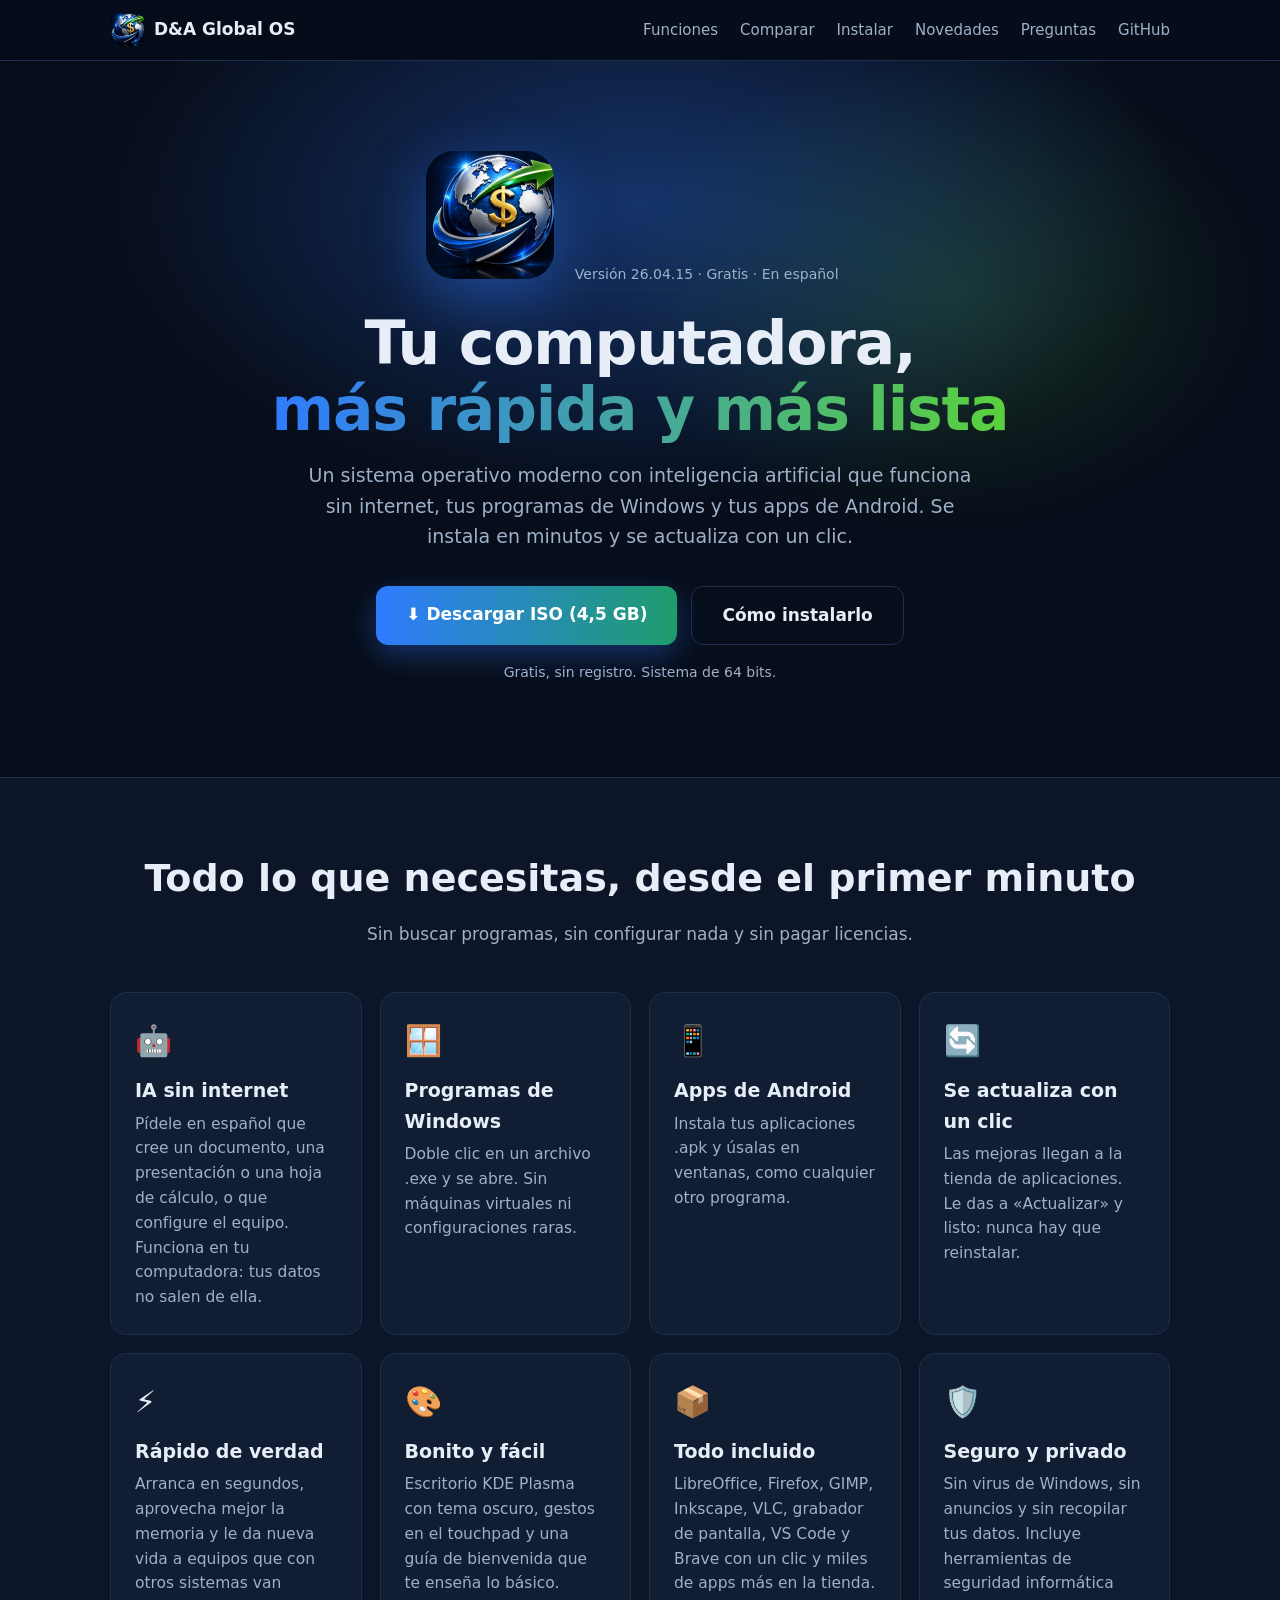
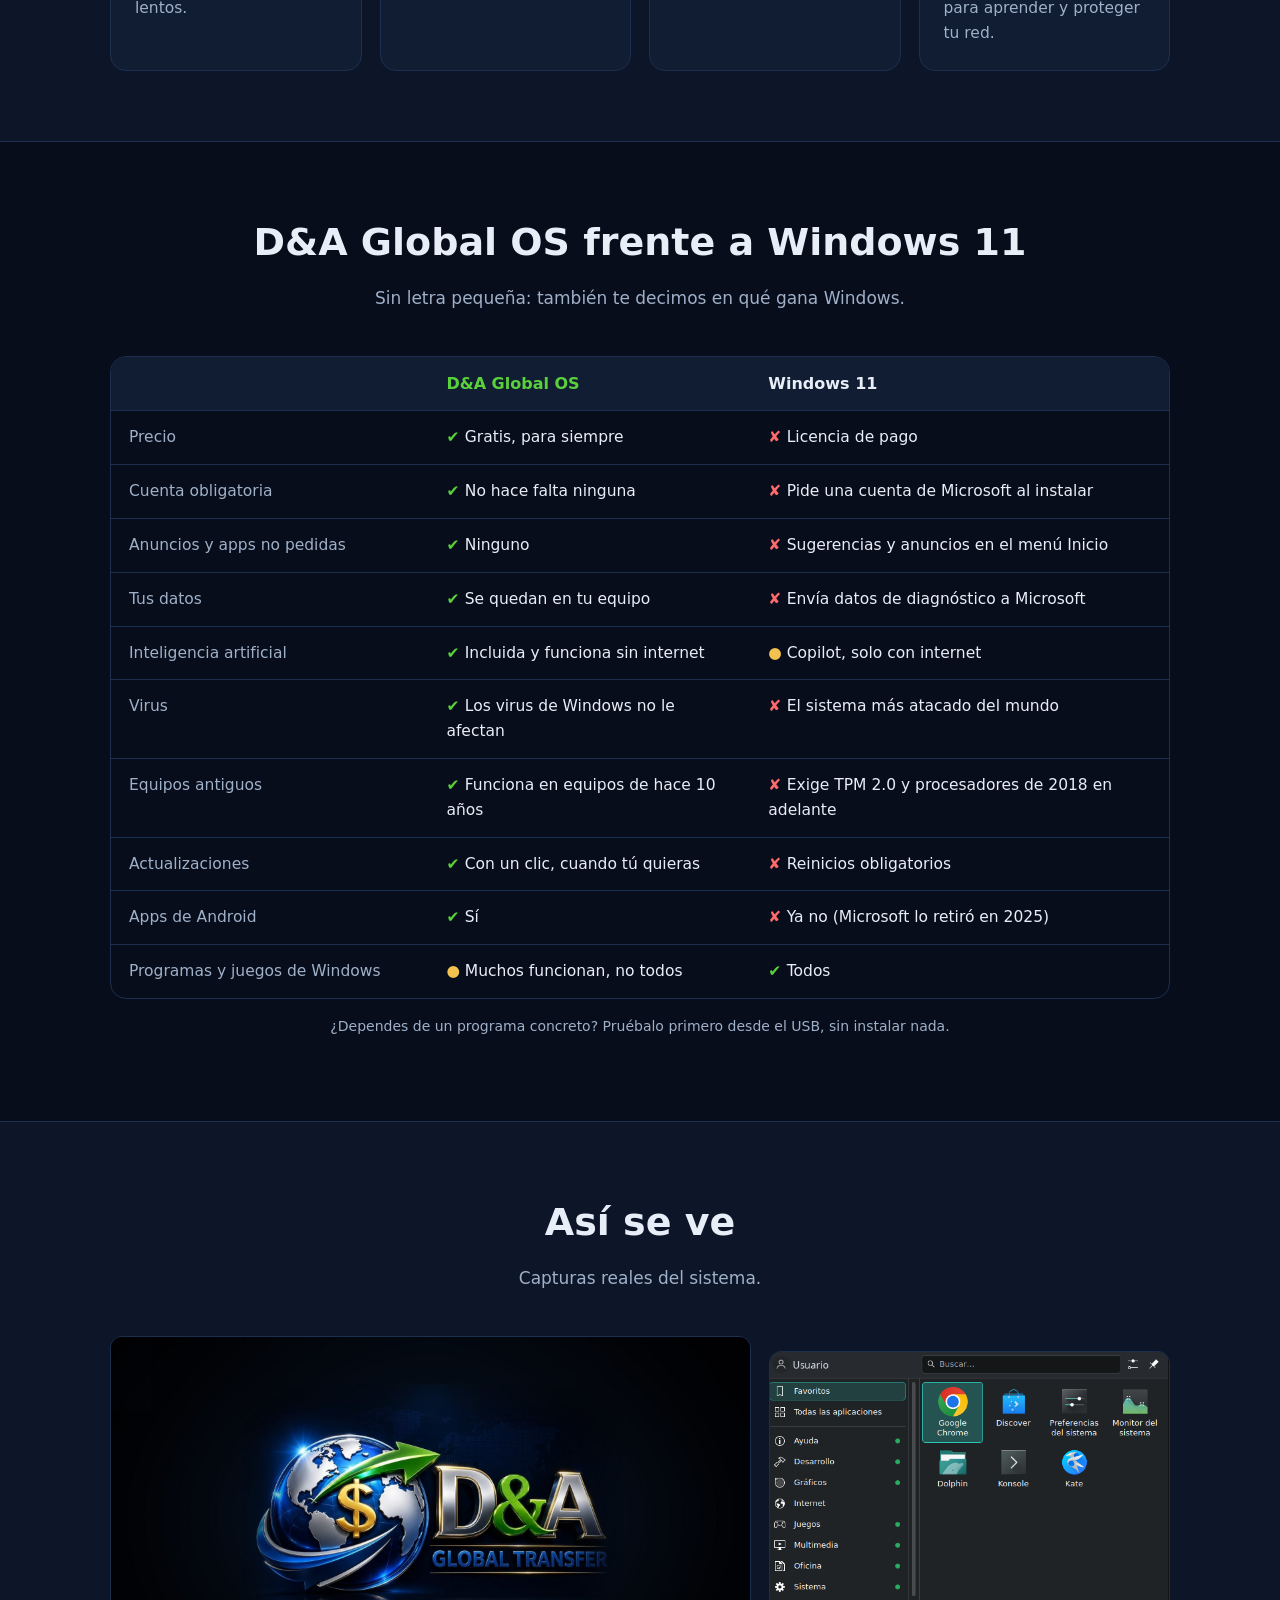
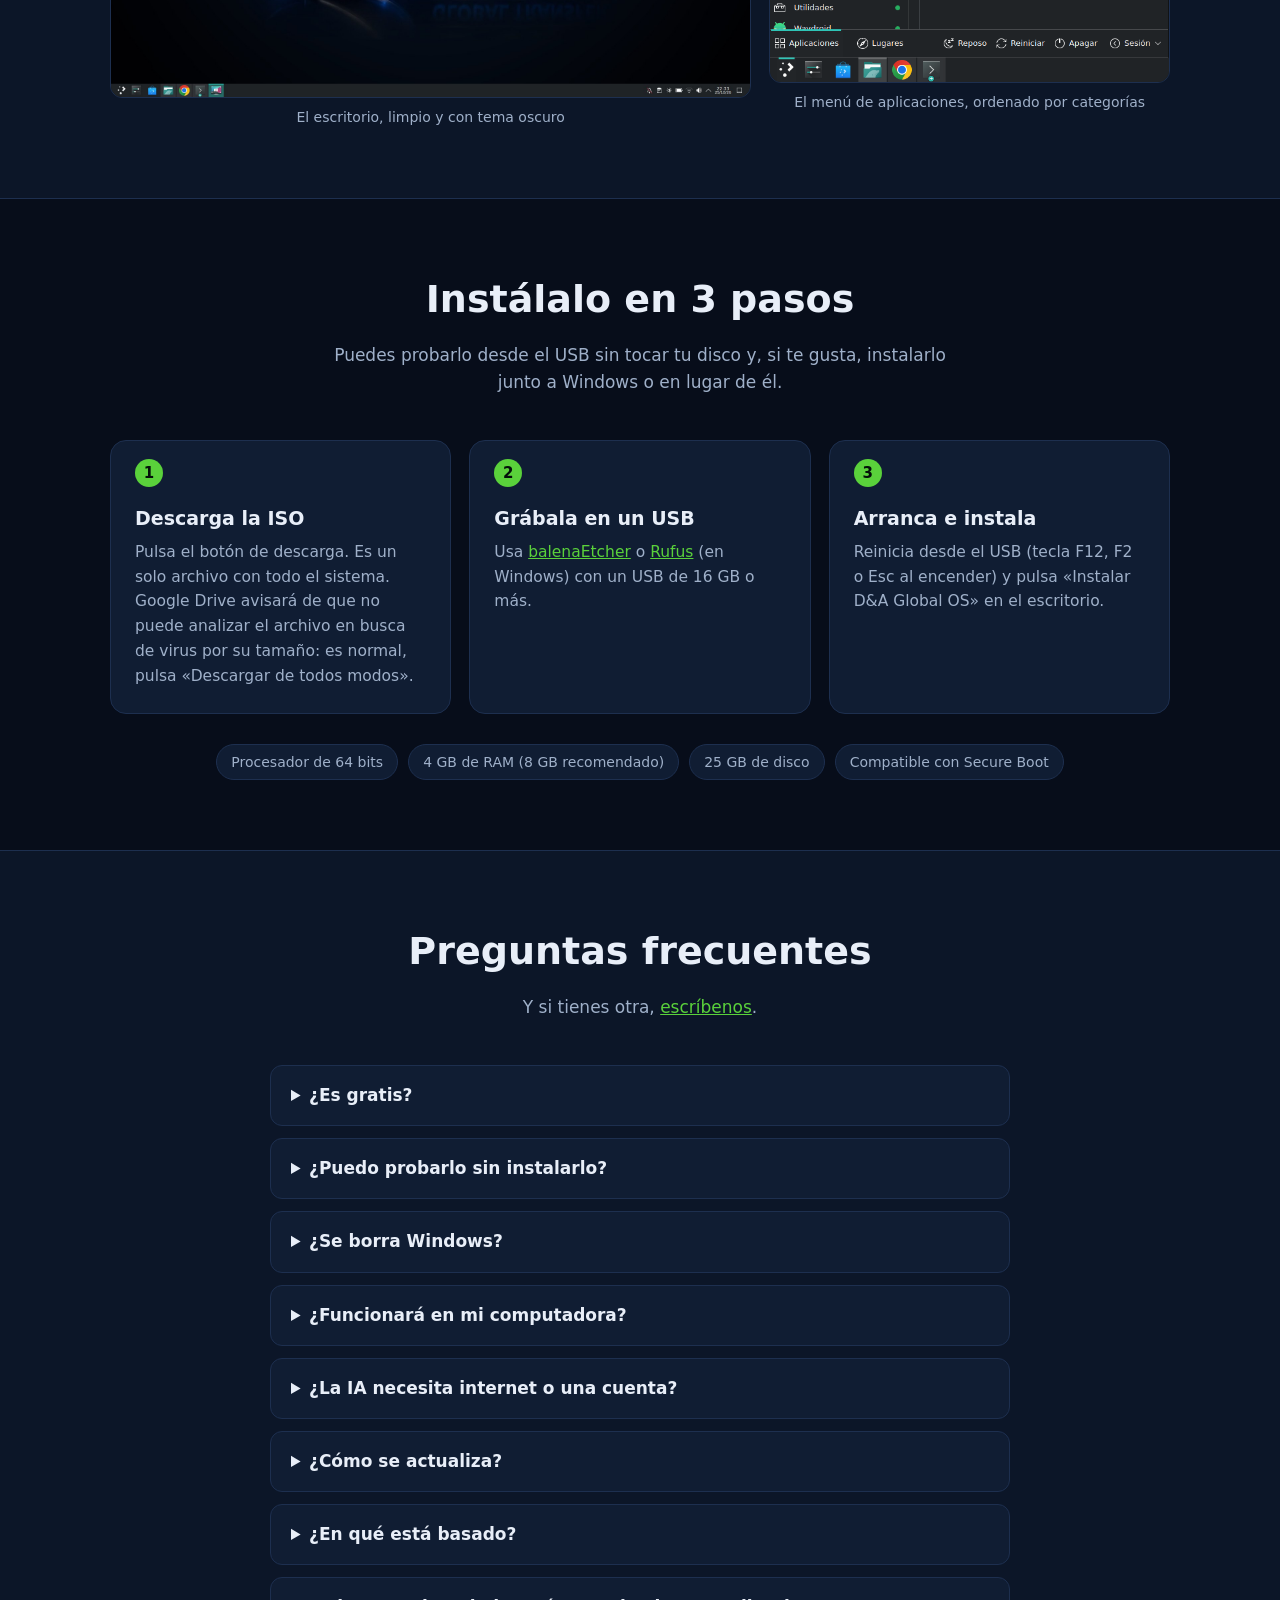
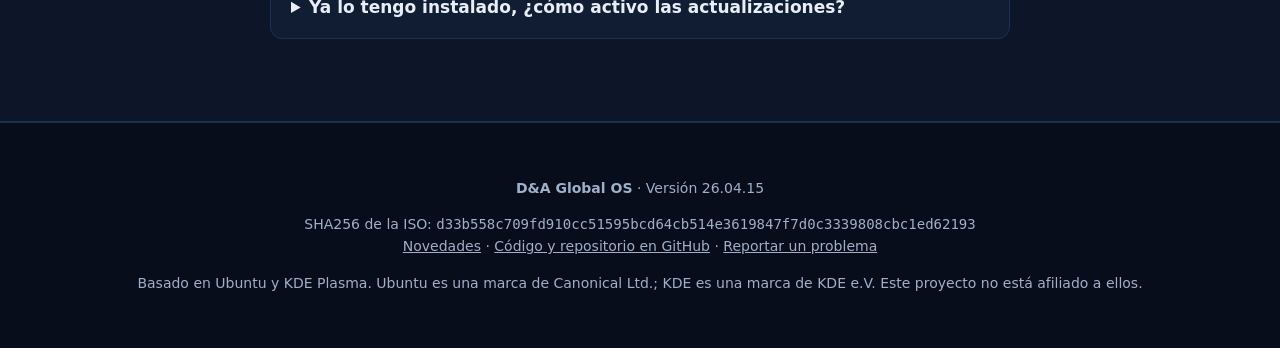
==== index.html @ d679da96 "D&A Global OS 26.04.15" ====
<!doctype html>
<html lang="es">
<head>
<meta charset="utf-8">
<meta name="viewport" content="width=device-width, initial-scale=1">
<title>D&amp;A Global OS: el sistema operativo rápido y en español</title>
<meta name="description" content="Sistema operativo gratis, rápido y en español. Escritorio KDE Plasma, IA que funciona sin internet, programas de Windows y apps de Android. Se actualiza con un clic.">
<meta property="og:type" content="website">
<meta property="og:title" content="D&amp;A Global OS: tu computadora, más rápida y más lista">
<meta property="og:description" content="Gratis y en español. IA sin internet, programas de Windows, apps de Android y actualizaciones con un clic.">
<meta property="og:image" content="https://DavidAPF.github.io/D-A-Global-OS/compartir.png">
<meta property="og:url" content="https://DavidAPF.github.io/D-A-Global-OS/">
<meta name="twitter:card" content="summary_large_image">
<link rel="icon" href="logo.png">
<link rel="stylesheet" href="estilos.css">
</head>
<body>

<nav>
	<div class="ancho">
		<a class="marca" href="#"><img src="logo.png" alt="">D&amp;A Global OS</a>
		<ul>
			<li><a href="#funciones">Funciones</a></li>
			<li><a href="#comparar">Comparar</a></li>
			<li><a href="#instalar">Instalar</a></li>
			<li><a href="novedades.html">Novedades</a></li>
			<li><a href="#preguntas">Preguntas</a></li>
			<li><a href="https://github.com/DavidAPF/D-A-Global-OS">GitHub</a></li>
		</ul>
	</div>
</nav>

<header class="portada">
	<div class="ancho">
		<img class="logo" src="logo.png" alt="Logo de D&amp;A Global OS">
		<div class="etiqueta">Versión 26.04.15 · Gratis · En español</div>
		<h1>Tu computadora,<br><span>más rápida y más lista</span></h1>
		<p class="lema">Un sistema operativo moderno con inteligencia artificial que funciona sin internet, tus programas de Windows y tus apps de Android. Se instala en minutos y se actualiza con un clic.</p>
		<div class="botones">
			<a class="btn" href="https://drive.usercontent.google.com/download?id=1rT7PhVWtfdub3dZ0eCyJ_WSfutWG3XaV&amp;export=download">⬇ Descargar ISO (4,5 GB)</a>
			<a class="btn btn-sec" href="#instalar">Cómo instalarlo</a>
		</div>
		<p class="nota">Gratis, sin registro. Sistema de 64 bits.</p>
	</div>
</header>

<section id="funciones" class="alterna">
	<div class="ancho">
		<h2>Todo lo que necesitas, desde el primer minuto</h2>
		<p class="sub">Sin buscar programas, sin configurar nada y sin pagar licencias.</p>
		<div class="rejilla">
			<div class="tarjeta"><div class="icono">🤖</div><h3>IA sin internet</h3><p>Pídele en español que cree un documento, una presentación o una hoja de cálculo, o que configure el equipo. Funciona en tu computadora: tus datos no salen de ella.</p></div>
			<div class="tarjeta"><div class="icono">🪟</div><h3>Programas de Windows</h3><p>Doble clic en un archivo .exe y se abre. Sin máquinas virtuales ni configuraciones raras.</p></div>
			<div class="tarjeta"><div class="icono">📱</div><h3>Apps de Android</h3><p>Instala tus aplicaciones .apk y úsalas en ventanas, como cualquier otro programa.</p></div>
			<div class="tarjeta"><div class="icono">🔄</div><h3>Se actualiza con un clic</h3><p>Las mejoras llegan a la tienda de aplicaciones. Le das a «Actualizar» y listo: nunca hay que reinstalar.</p></div>
			<div class="tarjeta"><div class="icono">⚡</div><h3>Rápido de verdad</h3><p>Arranca en segundos, aprovecha mejor la memoria y le da nueva vida a equipos que con otros sistemas van lentos.</p></div>
			<div class="tarjeta"><div class="icono">🎨</div><h3>Bonito y fácil</h3><p>Escritorio KDE Plasma con tema oscuro, gestos en el touchpad y una guía de bienvenida que te enseña lo básico.</p></div>
			<div class="tarjeta"><div class="icono">📦</div><h3>Todo incluido</h3><p>LibreOffice, Firefox, GIMP, Inkscape, VLC, grabador de pantalla, VS Code y Brave con un clic y miles de apps más en la tienda.</p></div>
			<div class="tarjeta"><div class="icono">🛡️</div><h3>Seguro y privado</h3><p>Sin virus de Windows, sin anuncios y sin recopilar tus datos. Incluye herramientas de seguridad informática para aprender y proteger tu red.</p></div>
		</div>
	</div>
</section>

<section id="comparar">
	<div class="ancho">
		<h2>D&amp;A Global OS frente a Windows 11</h2>
		<p class="sub">Sin letra pequeña: también te decimos en qué gana Windows.</p>
		<div class="tabla-envoltura">
			<table class="comparar">
				<thead><tr><th></th><th class="nuestro">D&amp;A Global OS</th><th>Windows 11</th></tr></thead>
				<tbody>
					<tr><td>Precio</td><td class="si">Gratis, para siempre</td><td class="no">Licencia de pago</td></tr>
					<tr><td>Cuenta obligatoria</td><td class="si">No hace falta ninguna</td><td class="no">Pide una cuenta de Microsoft al instalar</td></tr>
					<tr><td>Anuncios y apps no pedidas</td><td class="si">Ninguno</td><td class="no">Sugerencias y anuncios en el menú Inicio</td></tr>
					<tr><td>Tus datos</td><td class="si">Se quedan en tu equipo</td><td class="no">Envía datos de diagnóstico a Microsoft</td></tr>
					<tr><td>Inteligencia artificial</td><td class="si">Incluida y funciona sin internet</td><td class="medio">Copilot, solo con internet</td></tr>
					<tr><td>Virus</td><td class="si">Los virus de Windows no le afectan</td><td class="no">El sistema más atacado del mundo</td></tr>
					<tr><td>Equipos antiguos</td><td class="si">Funciona en equipos de hace 10 años</td><td class="no">Exige TPM 2.0 y procesadores de 2018 en adelante</td></tr>
					<tr><td>Actualizaciones</td><td class="si">Con un clic, cuando tú quieras</td><td class="no">Reinicios obligatorios</td></tr>
					<tr><td>Apps de Android</td><td class="si">Sí</td><td class="no">Ya no (Microsoft lo retiró en 2025)</td></tr>
					<tr><td>Programas y juegos de Windows</td><td class="medio">Muchos funcionan, no todos</td><td class="si">Todos</td></tr>
				</tbody>
			</table>
		</div>
		<p class="aclaracion">¿Dependes de un programa concreto? Pruébalo primero desde el USB, sin instalar nada.</p>
	</div>
</section>

<section class="alterna">
	<div class="ancho">
		<h2>Así se ve</h2>
		<p class="sub">Capturas reales del sistema.</p>
		<div class="capturas">
			<figure><img src="capturas/escritorio.jpg" alt="Escritorio de D&amp;A Global OS" loading="lazy"><figcaption>El escritorio, limpio y con tema oscuro</figcaption></figure>
			<figure><img src="capturas/menu.png" alt="Menú de aplicaciones" loading="lazy"><figcaption>El menú de aplicaciones, ordenado por categorías</figcaption></figure>
		</div>
	</div>
</section>

<section id="instalar">
	<div class="ancho">
		<h2>Instálalo en 3 pasos</h2>
		<p class="sub">Puedes probarlo desde el USB sin tocar tu disco y, si te gusta, instalarlo junto a Windows o en lugar de él.</p>
		<div class="rejilla pasos">
			<div class="tarjeta"><h3>Descarga la ISO</h3><p>Pulsa el botón de descarga. Es un solo archivo con todo el sistema. Google Drive avisará de que no puede analizar el archivo en busca de virus por su tamaño: es normal, pulsa «Descargar de todos modos».</p></div>
			<div class="tarjeta"><h3>Grábala en un USB</h3><p>Usa <a href="https://etcher.balena.io/">balenaEtcher</a> o <a href="https://rufus.ie/">Rufus</a> (en Windows) con un USB de 16 GB o más.</p></div>
			<div class="tarjeta"><h3>Arranca e instala</h3><p>Reinicia desde el USB (tecla F12, F2 o Esc al encender) y pulsa «Instalar D&amp;A Global OS» en el escritorio.</p></div>
		</div>
		<div class="req">
			<span>Procesador de 64 bits</span>
			<span>4 GB de RAM (8 GB recomendado)</span>
			<span>25 GB de disco</span>
			<span>Compatible con Secure Boot</span>
		</div>
	</div>
</section>

<section id="preguntas" class="alterna">
	<div class="ancho preguntas">
		<h2>Preguntas frecuentes</h2>
		<p class="sub">Y si tienes otra, <a href="https://github.com/DavidAPF/D-A-Global-OS/issues">escríbenos</a>.</p>
		<details><summary>¿Es gratis?</summary><p>Sí, totalmente. Sin licencias, sin suscripciones y sin anuncios.</p></details>
		<details><summary>¿Puedo probarlo sin instalarlo?</summary><p>Sí. Al arrancar desde el USB funciona en modo de prueba sin tocar tu disco. Si no te convence, reinicias y tu computadora sigue igual.</p></details>
		<details><summary>¿Se borra Windows?</summary><p>Solo si tú lo eliges. El instalador detecta Windows y te deja instalar D&amp;A Global OS a su lado; al encender eliges cuál usar.</p></details>
		<details><summary>¿Funcionará en mi computadora?</summary><p>Funciona en la gran mayoría de equipos de los últimos 10 años, con procesador Intel o AMD de 64 bits. Prueba primero desde el USB: si todo va bien ahí, irá bien instalado.</p></details>
		<details><summary>¿La IA necesita internet o una cuenta?</summary><p>No. La IA viene incluida y funciona en tu propio equipo, sin internet y sin cuentas. Si quieres, puedes conectar una IA en línea más potente con un clic.</p></details>
		<details><summary>¿Cómo se actualiza?</summary><p>Abre la tienda de aplicaciones (Discover) y pulsa «Actualizar». Las mejoras del sistema, los programas y los parches de seguridad llegan por ahí.</p></details>
		<details><summary>¿En qué está basado?</summary><p>En Ubuntu 26.04 LTS con el escritorio KDE Plasma 6. Por eso es estable, tiene soporte de seguridad durante años y funciona con miles de programas para Linux.</p></details>
		<details><summary>Ya lo tengo instalado, ¿cómo activo las actualizaciones?</summary><p>Si lo instalaste con una versión anterior al sistema de actualizaciones, abre una terminal y escribe:</p><pre>curl -fsSL https://DavidAPF.github.io/D-A-Global-OS/instalar.sh | sudo bash</pre></details>
	</div>
</section>

<footer>
	<div class="ancho">
		<p><strong>D&amp;A Global OS</strong> · Versión 26.04.15</p>
		<p>SHA256 de la ISO: <code>d33b558c709fd910cc51595bcd64cb514e3619847f7d0c3339808cbc1ed62193</code><br><a href="novedades.html">Novedades</a> · <a href="https://github.com/DavidAPF/D-A-Global-OS">Código y repositorio en GitHub</a> · <a href="https://github.com/DavidAPF/D-A-Global-OS/issues">Reportar un problema</a></p>
		<p>Basado en Ubuntu y KDE Plasma. Ubuntu es una marca de Canonical Ltd.; KDE es una marca de KDE e.V. Este proyecto no está afiliado a ellos.</p>
	</div>
</footer>

</body>
</html>
---- estilos.css ----
:root {
	--fondo: #070d1a;
	--fondo-2: #0c1628;
	--tarjeta: #101d33;
	--borde: #1d2f4f;
	--texto: #e8eef8;
	--suave: #9fb0c9;
	--azul: #2f7bff;
	--verde: #5ad13b;
	--oro: #f2c14e;
}
* { box-sizing: border-box; }
html { scroll-behavior: smooth; }
body {
	margin: 0;
	background: var(--fondo);
	color: var(--texto);
	font: 17px/1.6 system-ui, -apple-system, "Segoe UI", "Noto Sans", Roboto, sans-serif;
}
a { color: var(--verde); }
.ancho { max-width: 1100px; margin: 0 auto; padding: 0 20px; }

/* Barra superior */
nav { position: sticky; top: 0; z-index: 10; background: rgba(7,13,26,.85); backdrop-filter: blur(10px); border-bottom: 1px solid var(--borde); }
nav .ancho { display: flex; align-items: center; justify-content: space-between; height: 60px; }
.marca { display: flex; align-items: center; gap: 10px; font-weight: 700; color: var(--texto); text-decoration: none; }
.marca img { width: 34px; height: 34px; border-radius: 8px; }
nav ul { display: flex; gap: 22px; list-style: none; margin: 0; padding: 0; }
nav ul a { color: var(--suave); text-decoration: none; font-size: 15px; }
nav ul a:hover { color: var(--texto); }

/* Portada */
.portada { position: relative; overflow: hidden; padding: 90px 0 80px; text-align: center; }
.portada::before {
	content: ""; position: absolute; inset: -40% -10% auto; height: 120%;
	background: radial-gradient(closest-side, rgba(47,123,255,.35), transparent 70%),
	            radial-gradient(closest-side at 70% 60%, rgba(90,209,59,.18), transparent 70%);
	z-index: -1;
}
.portada img.logo { width: 128px; height: 128px; border-radius: 28px; box-shadow: 0 20px 60px rgba(47,123,255,.4); }
.etiqueta { display: inline-block; margin: 26px 0 10px; padding: 4px 14px; border: 1px solid var(--borde); border-radius: 99px; color: var(--suave); font-size: 14px; }
h1 { font-size: clamp(34px, 6vw, 60px); line-height: 1.1; margin: 10px 0 18px; letter-spacing: -.02em; }
h1 span { background: linear-gradient(90deg, var(--azul), var(--verde)); -webkit-background-clip: text; background-clip: text; color: transparent; }
.portada p.lema { max-width: 680px; margin: 0 auto 34px; color: var(--suave); font-size: 19px; }
.botones { display: flex; gap: 14px; justify-content: center; flex-wrap: wrap; }
.btn { display: inline-block; padding: 15px 30px; border-radius: 12px; font-weight: 700; text-decoration: none; background: linear-gradient(90deg, var(--azul), #1f9d6b); color: #fff; box-shadow: 0 10px 30px rgba(47,123,255,.35); }
.btn:hover { filter: brightness(1.1); }
.btn-sec { background: transparent; border: 1px solid var(--borde); box-shadow: none; color: var(--texto); }
.btn-off { background: var(--tarjeta); color: var(--suave); box-shadow: none; cursor: default; }
.nota { margin-top: 16px; color: var(--suave); font-size: 14px; }

/* Secciones */
section { padding: 70px 0; }
section.alterna { background: var(--fondo-2); border-top: 1px solid var(--borde); border-bottom: 1px solid var(--borde); }
h2 { font-size: clamp(26px, 4vw, 38px); text-align: center; margin: 0 0 12px; }
.sub { text-align: center; color: var(--suave); max-width: 640px; margin: 0 auto 44px; }
.rejilla { display: grid; grid-template-columns: repeat(auto-fit, minmax(240px, 1fr)); gap: 18px; }
.tarjeta { background: var(--tarjeta); border: 1px solid var(--borde); border-radius: 16px; padding: 24px; }
.tarjeta .icono { font-size: 30px; }
.tarjeta h3 { margin: 10px 0 6px; font-size: 19px; }
.tarjeta p { margin: 0; color: var(--suave); font-size: 15.5px; }

/* Capturas */
.capturas { display: grid; grid-template-columns: 1.6fr 1fr; gap: 18px; align-items: center; }
@media (max-width: 760px) { .capturas { grid-template-columns: 1fr; } }
.capturas figure { margin: 0; }
.capturas img { width: 100%; border-radius: 12px; border: 1px solid var(--borde); display: block; }
.capturas figcaption { color: var(--suave); font-size: 14px; margin-top: 8px; text-align: center; }

/* Pasos */
.pasos { counter-reset: paso; }
.pasos .tarjeta { position: relative; padding-top: 52px; }
.pasos .tarjeta::before {
	counter-increment: paso; content: counter(paso);
	position: absolute; top: 18px; left: 24px; width: 28px; height: 28px; border-radius: 50%;
	background: var(--verde); color: #04110a; font-weight: 800; display: grid; place-items: center; font-size: 15px;
}
code, pre { font-family: ui-monospace, "Cascadia Code", "DejaVu Sans Mono", monospace; }
pre { background: #050a14; border: 1px solid var(--borde); border-radius: 10px; padding: 14px 16px; overflow-x: auto; font-size: 14px; color: #cfe3ff; }
.req { display: flex; flex-wrap: wrap; gap: 10px; justify-content: center; margin-top: 30px; }
.req span { background: var(--tarjeta); border: 1px solid var(--borde); border-radius: 99px; padding: 6px 14px; font-size: 14px; color: var(--suave); }

/* Preguntas */
details { background: var(--tarjeta); border: 1px solid var(--borde); border-radius: 12px; padding: 16px 20px; margin-bottom: 12px; }
summary { cursor: pointer; font-weight: 600; }
details p { color: var(--suave); margin: 10px 0 0; }
.preguntas { max-width: 780px; margin: 0 auto; }

/* Comparación */
.tabla-envoltura { overflow-x: auto; border: 1px solid var(--borde); border-radius: 16px; }
table.comparar { width: 100%; border-collapse: collapse; min-width: 560px; }
.comparar th, .comparar td { padding: 14px 18px; text-align: left; border-bottom: 1px solid var(--borde); font-size: 15.5px; vertical-align: top; }
.comparar tr:last-child td { border-bottom: 0; }
.comparar thead th { background: var(--tarjeta); font-size: 16px; }
.comparar thead th.nuestro { color: var(--verde); }
.comparar td:first-child { color: var(--suave); width: 30%; }
.comparar td.si::before { content: "✔ "; color: var(--verde); font-weight: 700; }
.comparar td.no::before { content: "✘ "; color: #ff6b6b; font-weight: 700; }
.comparar td.medio::before { content: "● "; color: var(--oro); }
.aclaracion { color: var(--suave); font-size: 14px; text-align: center; margin-top: 16px; }

footer { padding: 40px 0; text-align: center; color: var(--suave); font-size: 14px; border-top: 1px solid var(--borde); }
footer a { color: var(--suave); }

@media (max-width: 640px) {
	nav ul { display: none; }
	.portada { padding: 60px 0 50px; }
	section { padding: 50px 0; }
}

/* Novedades */
.cabecera-pagina { padding: 60px 0 10px; text-align: center; }
.version { background: var(--tarjeta); border: 1px solid var(--borde); border-radius: 16px; padding: 28px 30px; margin: 0 auto 24px; max-width: 820px; }
.version h2 { text-align: left; font-size: 26px; margin: 0; }
.version .fecha { color: var(--suave); font-size: 14px; margin: 4px 0 18px; }
.version h3 { font-size: 17px; margin: 22px 0 8px; color: var(--verde); }
.version ul { margin: 0; padding-left: 22px; color: var(--suave); }
.version li { margin-bottom: 6px; }
.version li strong { color: var(--texto); }
.version .aviso { border-left: 3px solid var(--oro); padding: 10px 16px; background: rgba(242,193,78,.07); border-radius: 0 10px 10px 0; color: var(--suave); }
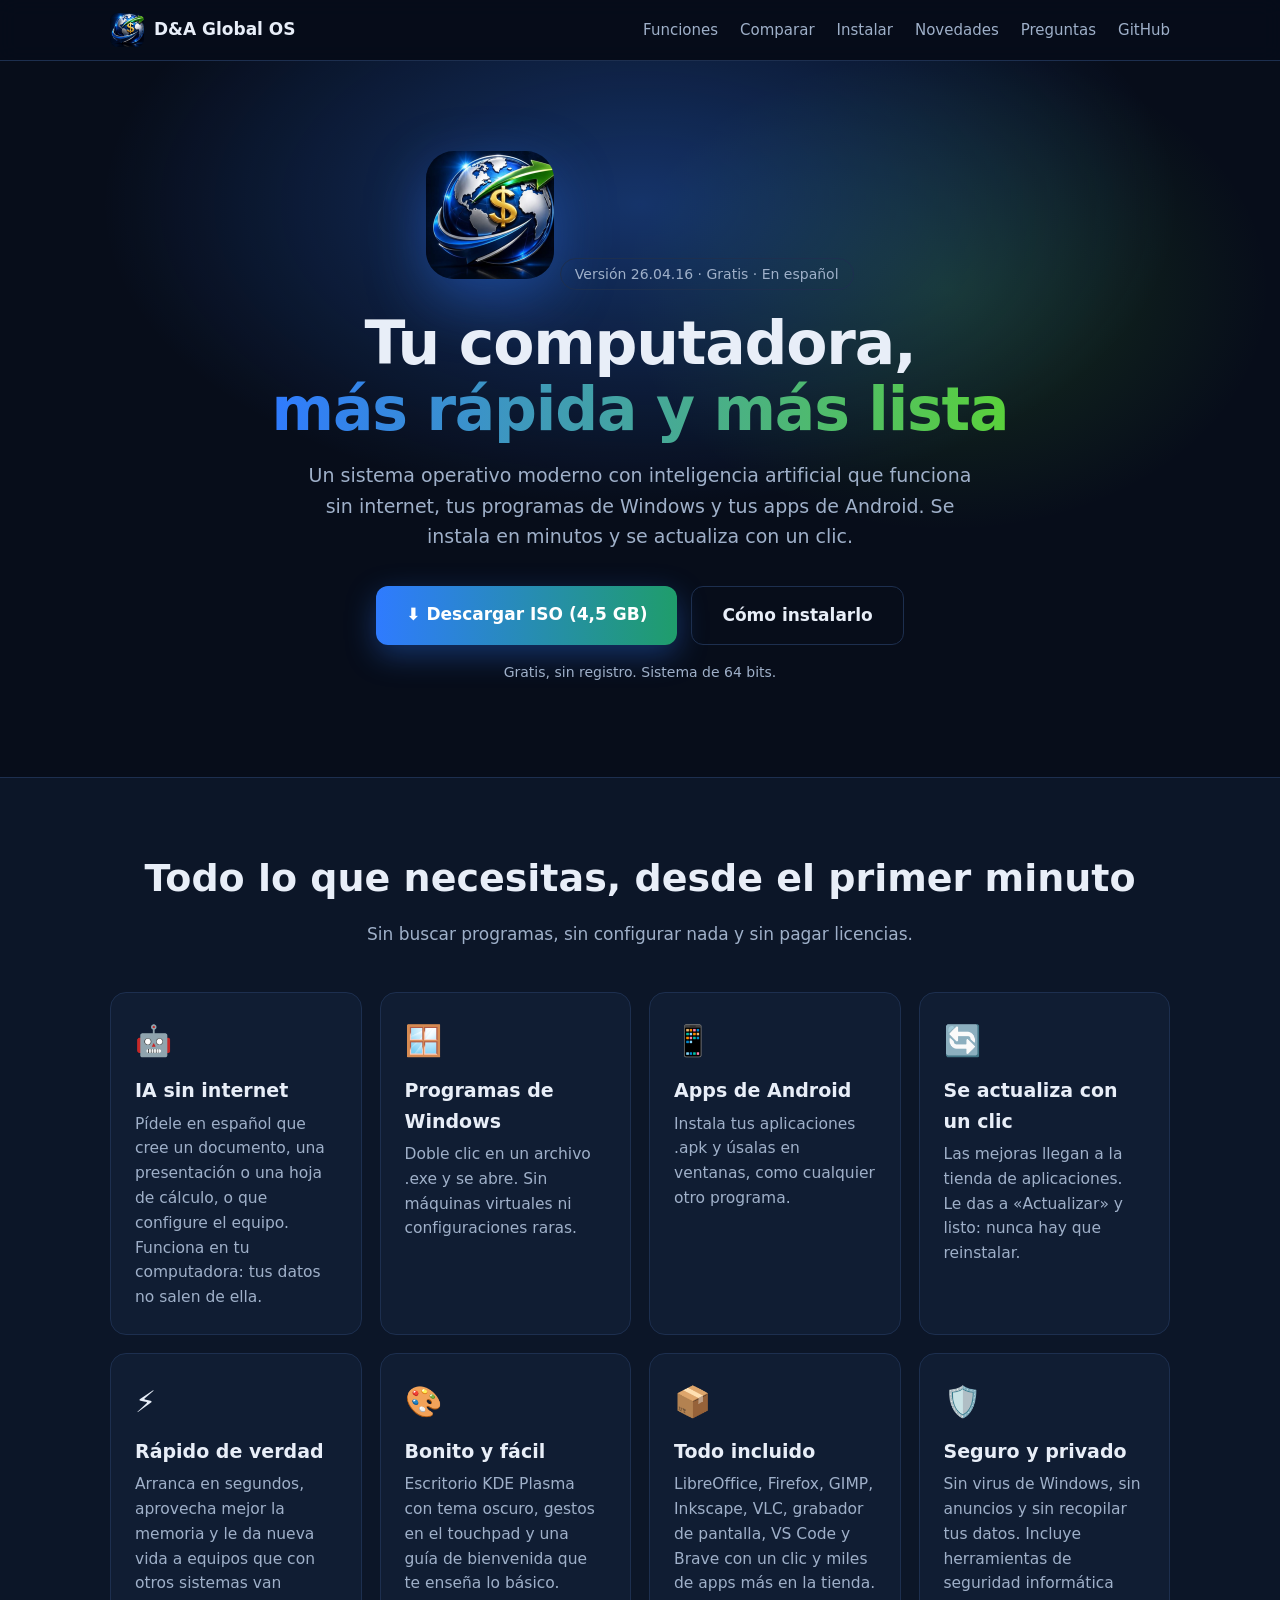
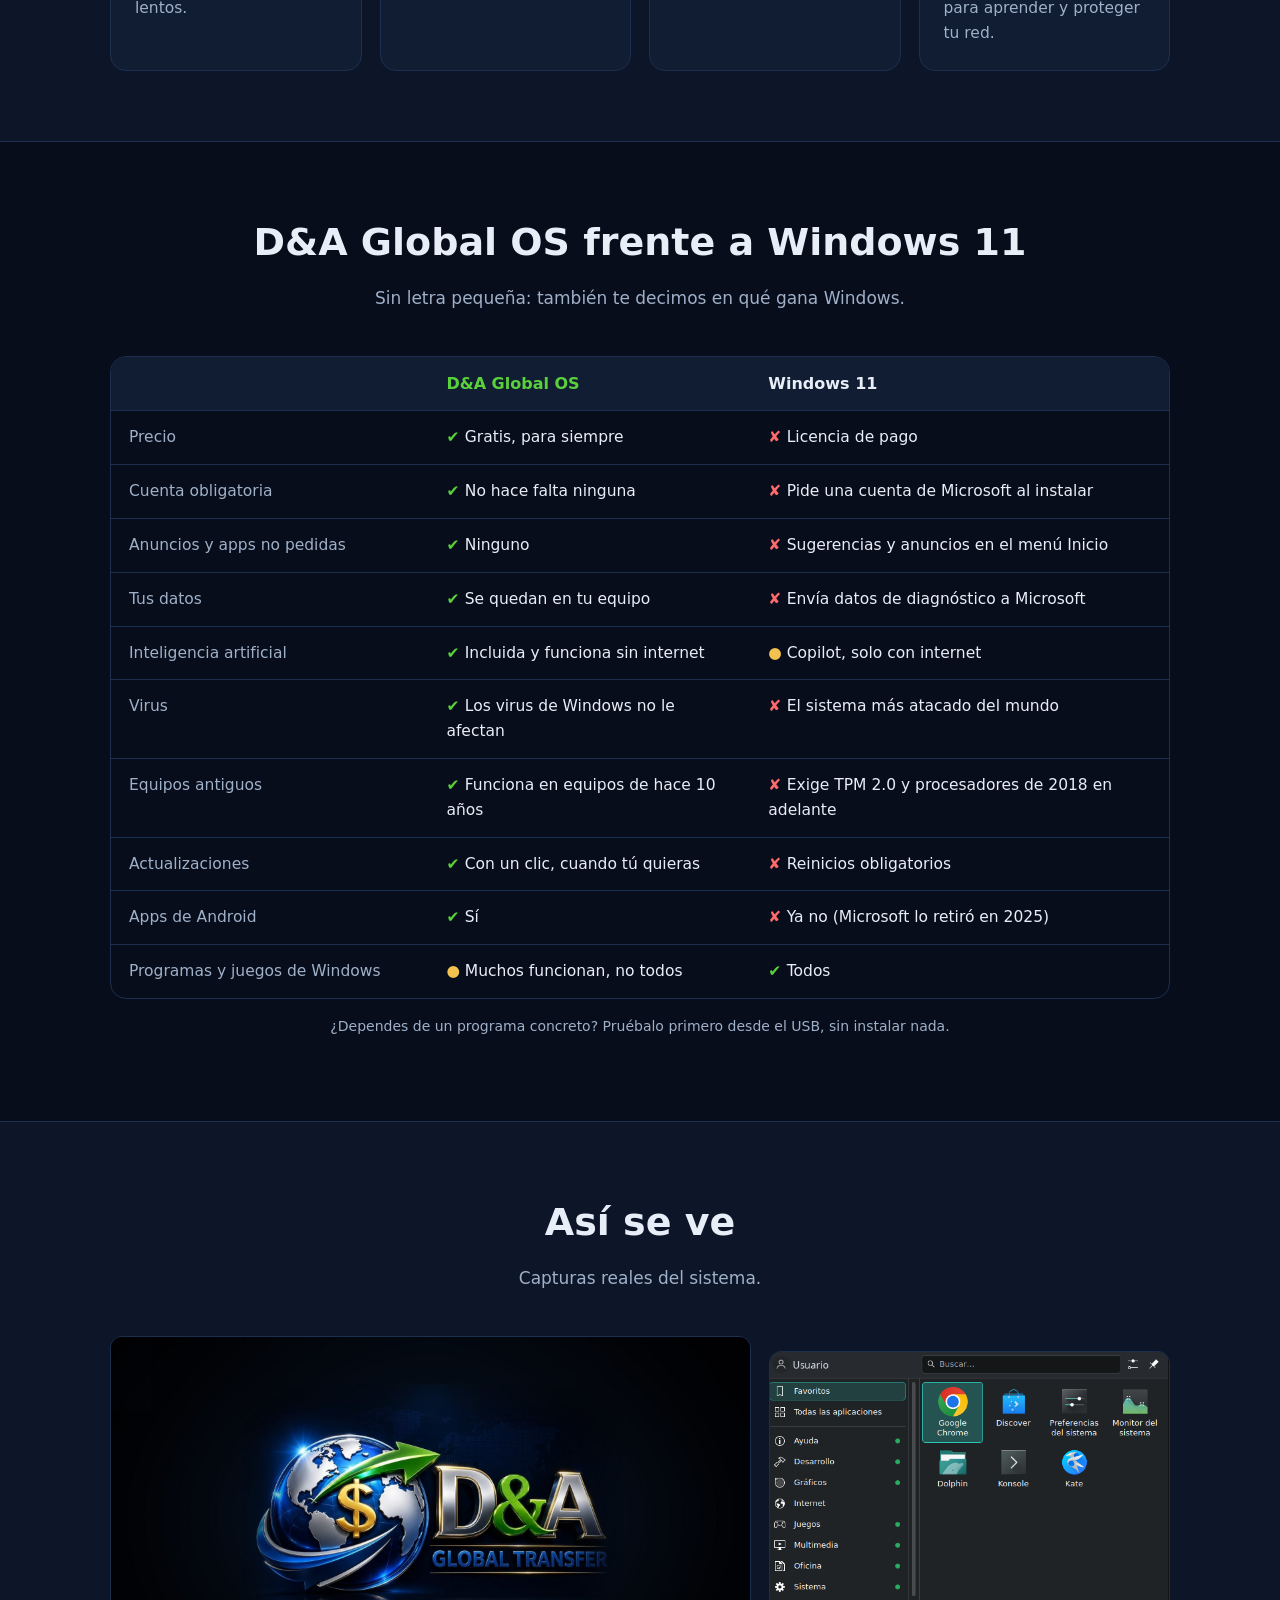
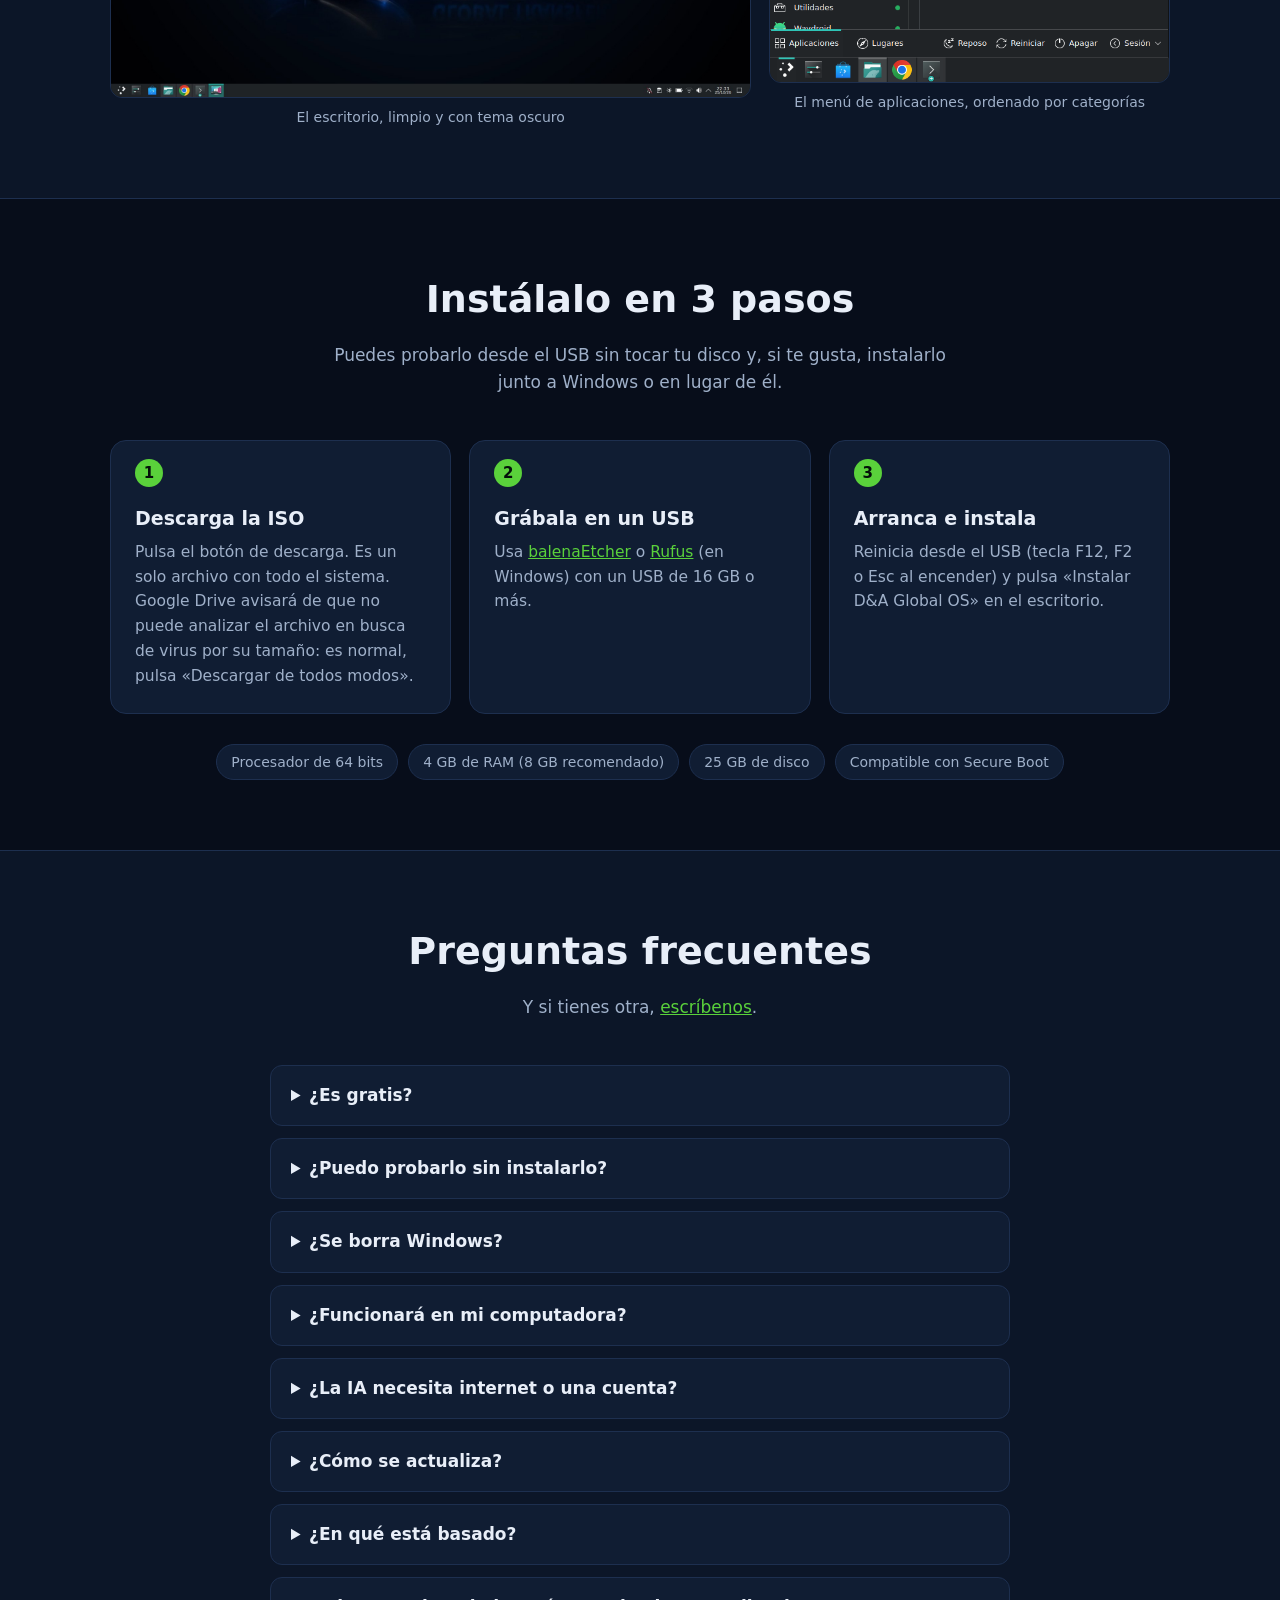
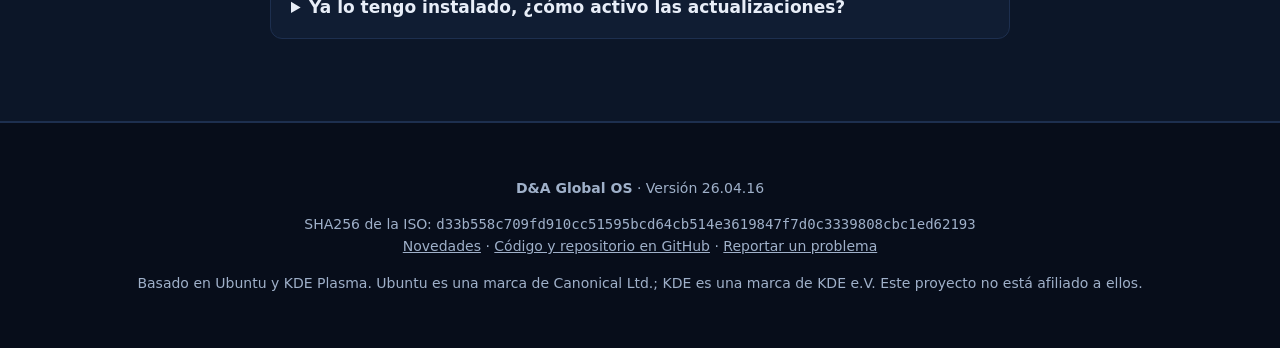
==== commit 2d174a61: "D&A Global OS 26.04.16" ====
--- a/index.html
+++ b/index.html
@@ -33,7 +33,7 @@
 <header class="portada">
 	<div class="ancho">
 		<img class="logo" src="logo.png" alt="Logo de D&amp;A Global OS">
-		<div class="etiqueta">Versión 26.04.15 · Gratis · En español</div>
+		<div class="etiqueta">Versión 26.04.16 · Gratis · En español</div>
 		<h1>Tu computadora,<br><span>más rápida y más lista</span></h1>
 		<p class="lema">Un sistema operativo moderno con inteligencia artificial que funciona sin internet, tus programas de Windows y tus apps de Android. Se instala en minutos y se actualiza con un clic.</p>
 		<div class="botones">
@@ -132,7 +132,7 @@
 
 <footer>
 	<div class="ancho">
-		<p><strong>D&amp;A Global OS</strong> · Versión 26.04.15</p>
+		<p><strong>D&amp;A Global OS</strong> · Versión 26.04.16</p>
 		<p>SHA256 de la ISO: <code>d33b558c709fd910cc51595bcd64cb514e3619847f7d0c3339808cbc1ed62193</code><br><a href="novedades.html">Novedades</a> · <a href="https://github.com/DavidAPF/D-A-Global-OS">Código y repositorio en GitHub</a> · <a href="https://github.com/DavidAPF/D-A-Global-OS/issues">Reportar un problema</a></p>
 		<p>Basado en Ubuntu y KDE Plasma. Ubuntu es una marca de Canonical Ltd.; KDE es una marca de KDE e.V. Este proyecto no está afiliado a ellos.</p>
 	</div>
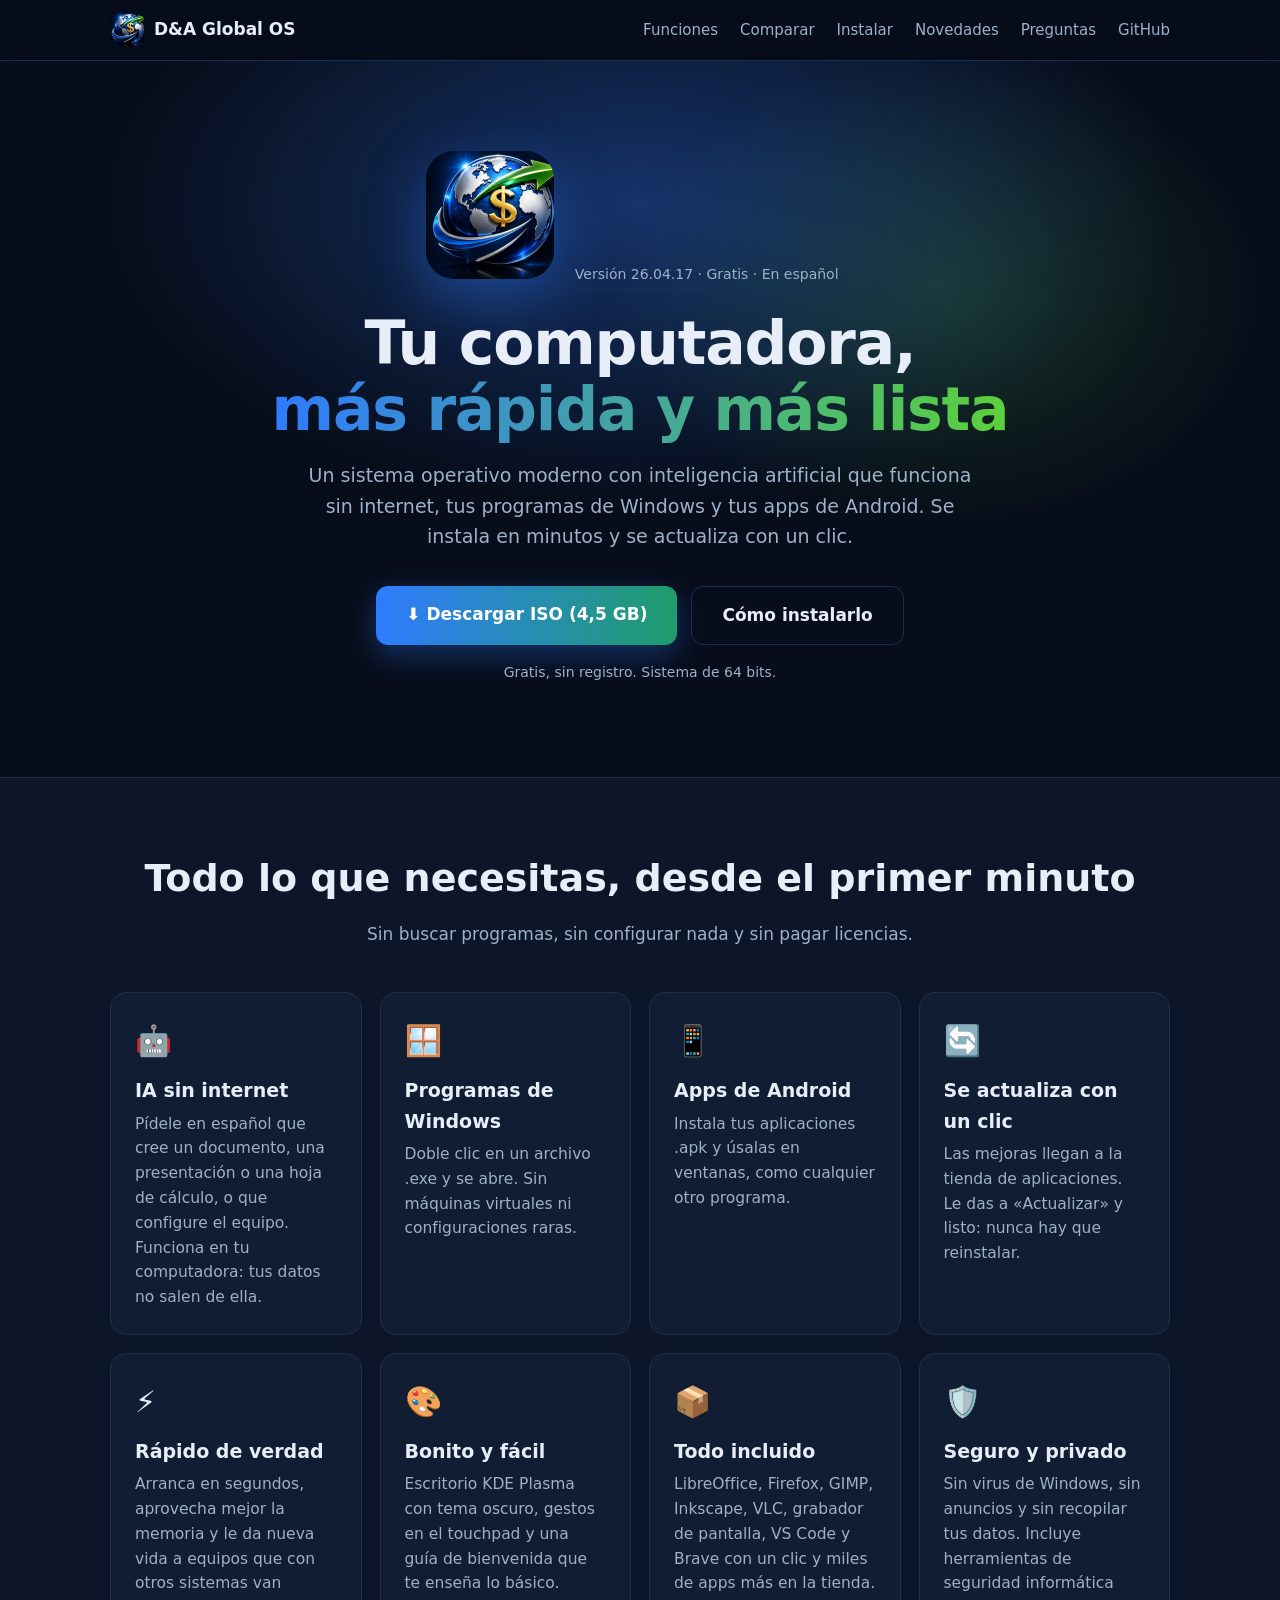
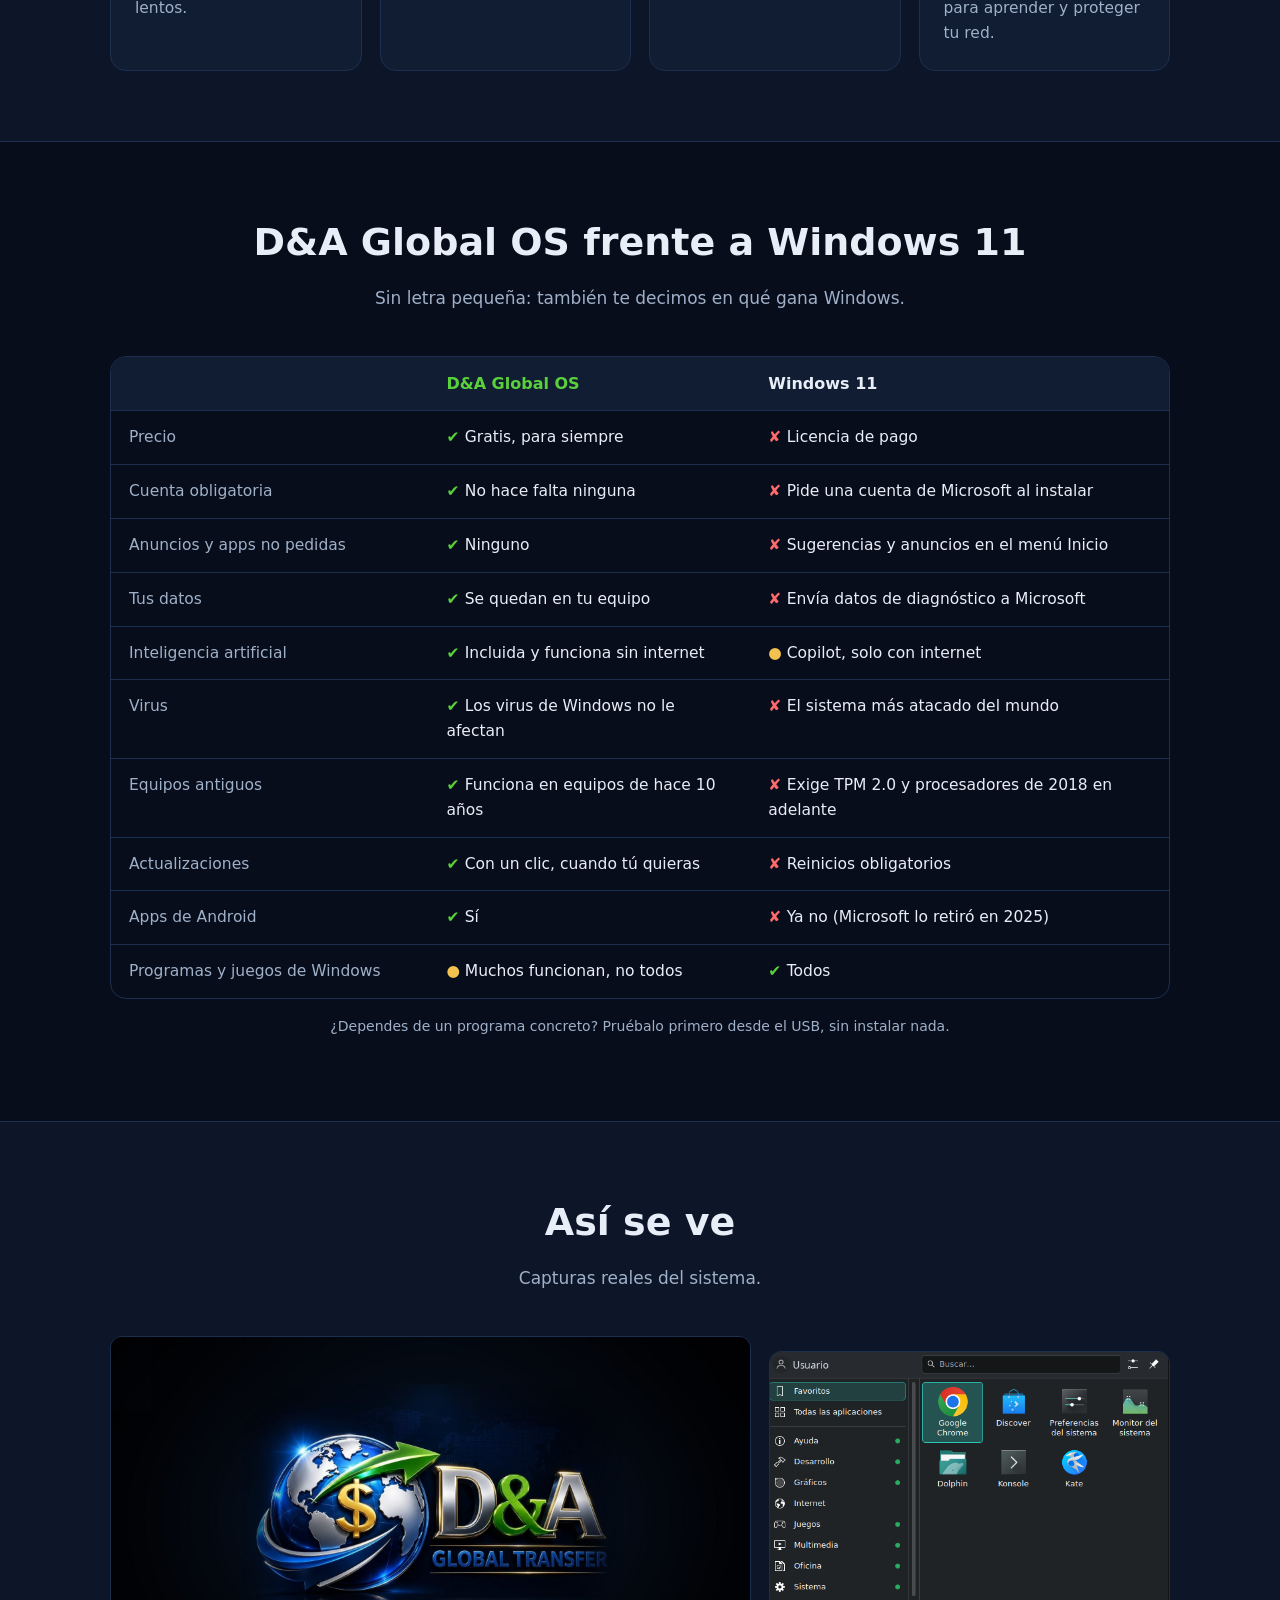
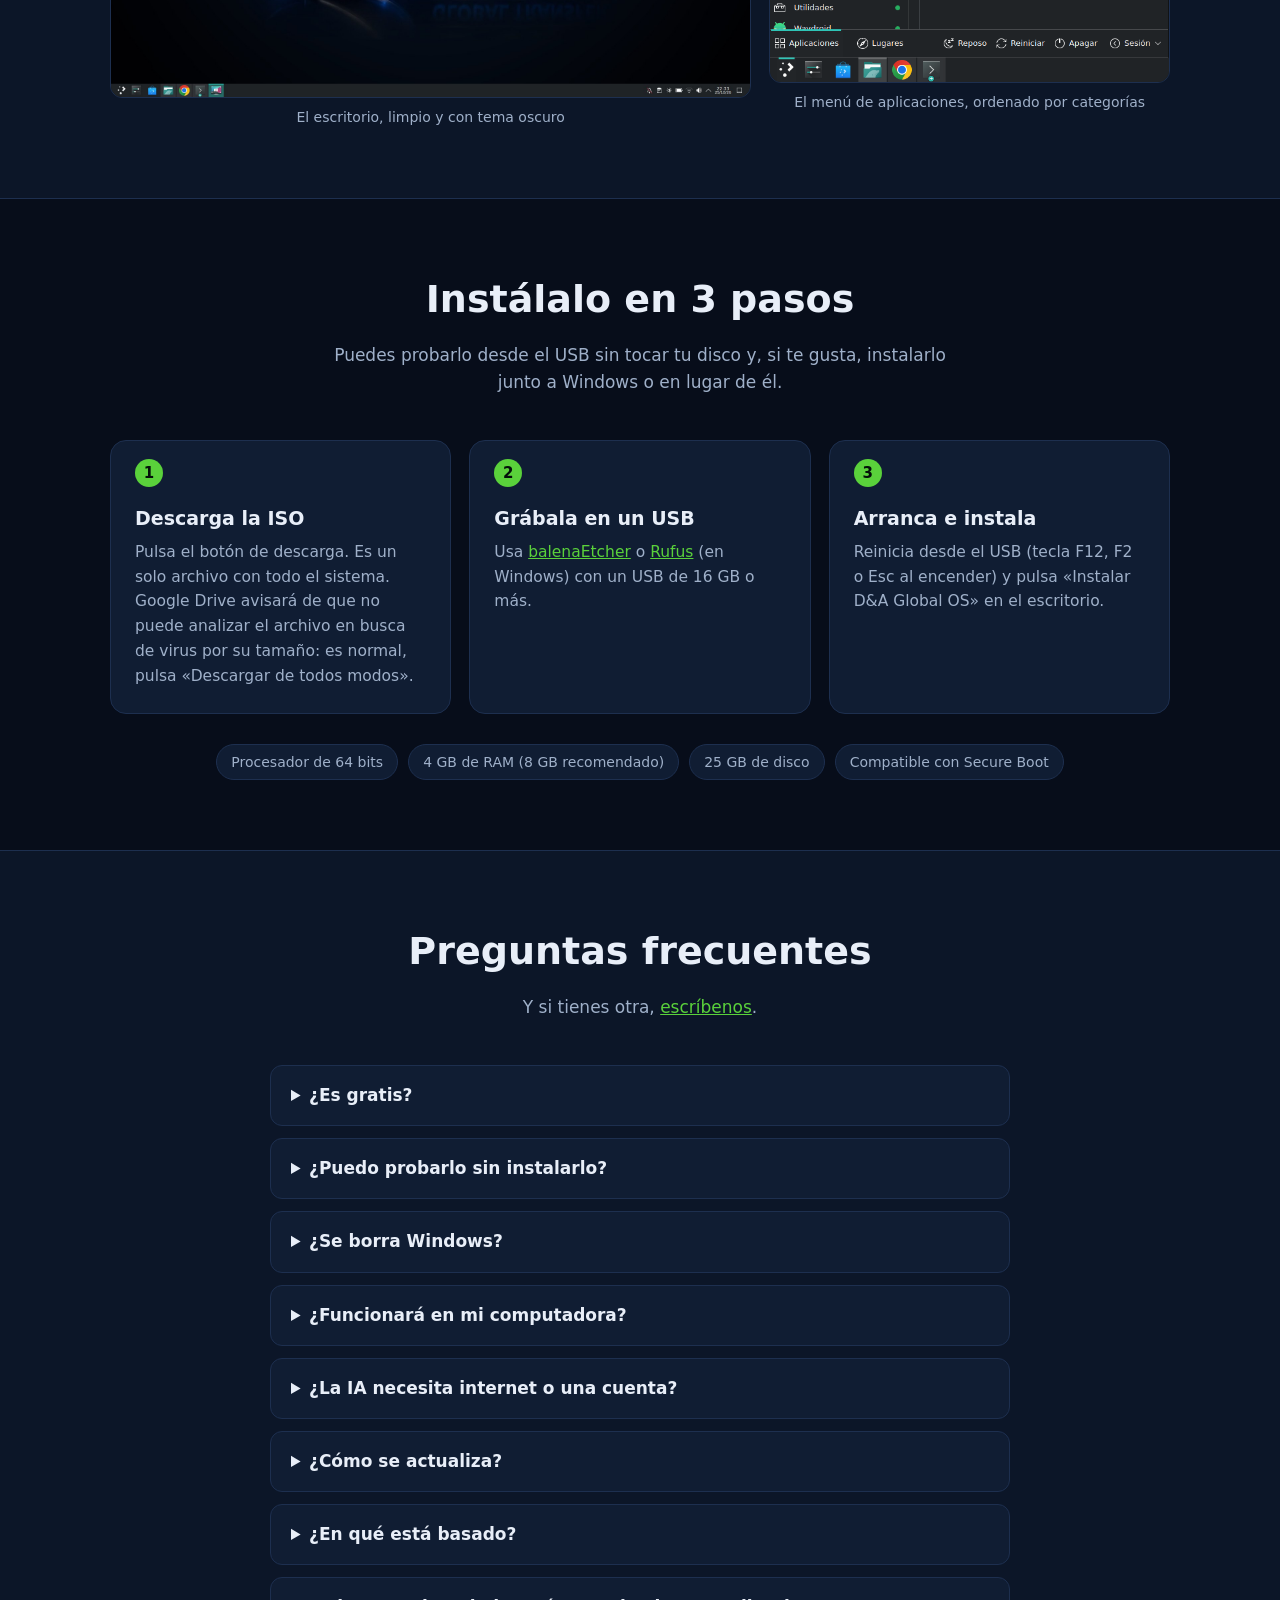
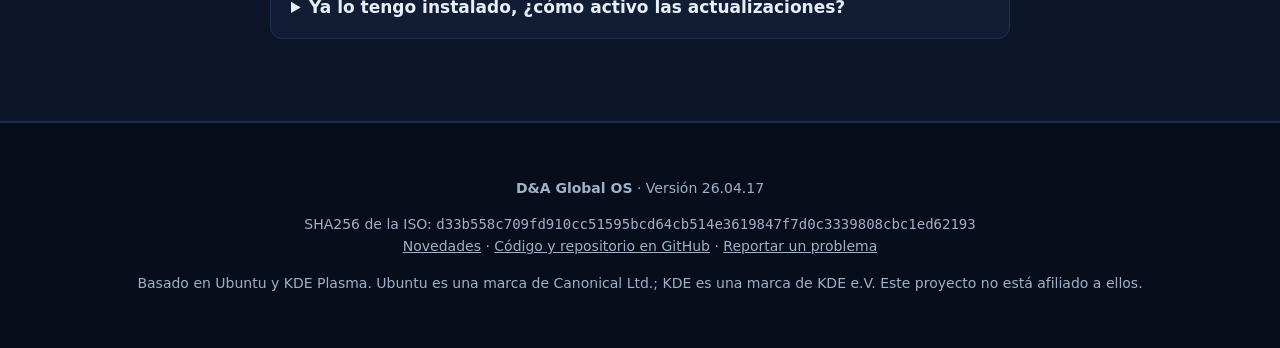
==== commit 106ce63c: "D&A Global OS 26.04.17" ====
--- a/index.html
+++ b/index.html
@@ -33,7 +33,7 @@
 <header class="portada">
 	<div class="ancho">
 		<img class="logo" src="logo.png" alt="Logo de D&amp;A Global OS">
-		<div class="etiqueta">Versión 26.04.16 · Gratis · En español</div>
+		<div class="etiqueta">Versión 26.04.17 · Gratis · En español</div>
 		<h1>Tu computadora,<br><span>más rápida y más lista</span></h1>
 		<p class="lema">Un sistema operativo moderno con inteligencia artificial que funciona sin internet, tus programas de Windows y tus apps de Android. Se instala en minutos y se actualiza con un clic.</p>
 		<div class="botones">
@@ -132,7 +132,7 @@
 
 <footer>
 	<div class="ancho">
-		<p><strong>D&amp;A Global OS</strong> · Versión 26.04.16</p>
+		<p><strong>D&amp;A Global OS</strong> · Versión 26.04.17</p>
 		<p>SHA256 de la ISO: <code>d33b558c709fd910cc51595bcd64cb514e3619847f7d0c3339808cbc1ed62193</code><br><a href="novedades.html">Novedades</a> · <a href="https://github.com/DavidAPF/D-A-Global-OS">Código y repositorio en GitHub</a> · <a href="https://github.com/DavidAPF/D-A-Global-OS/issues">Reportar un problema</a></p>
 		<p>Basado en Ubuntu y KDE Plasma. Ubuntu es una marca de Canonical Ltd.; KDE es una marca de KDE e.V. Este proyecto no está afiliado a ellos.</p>
 	</div>
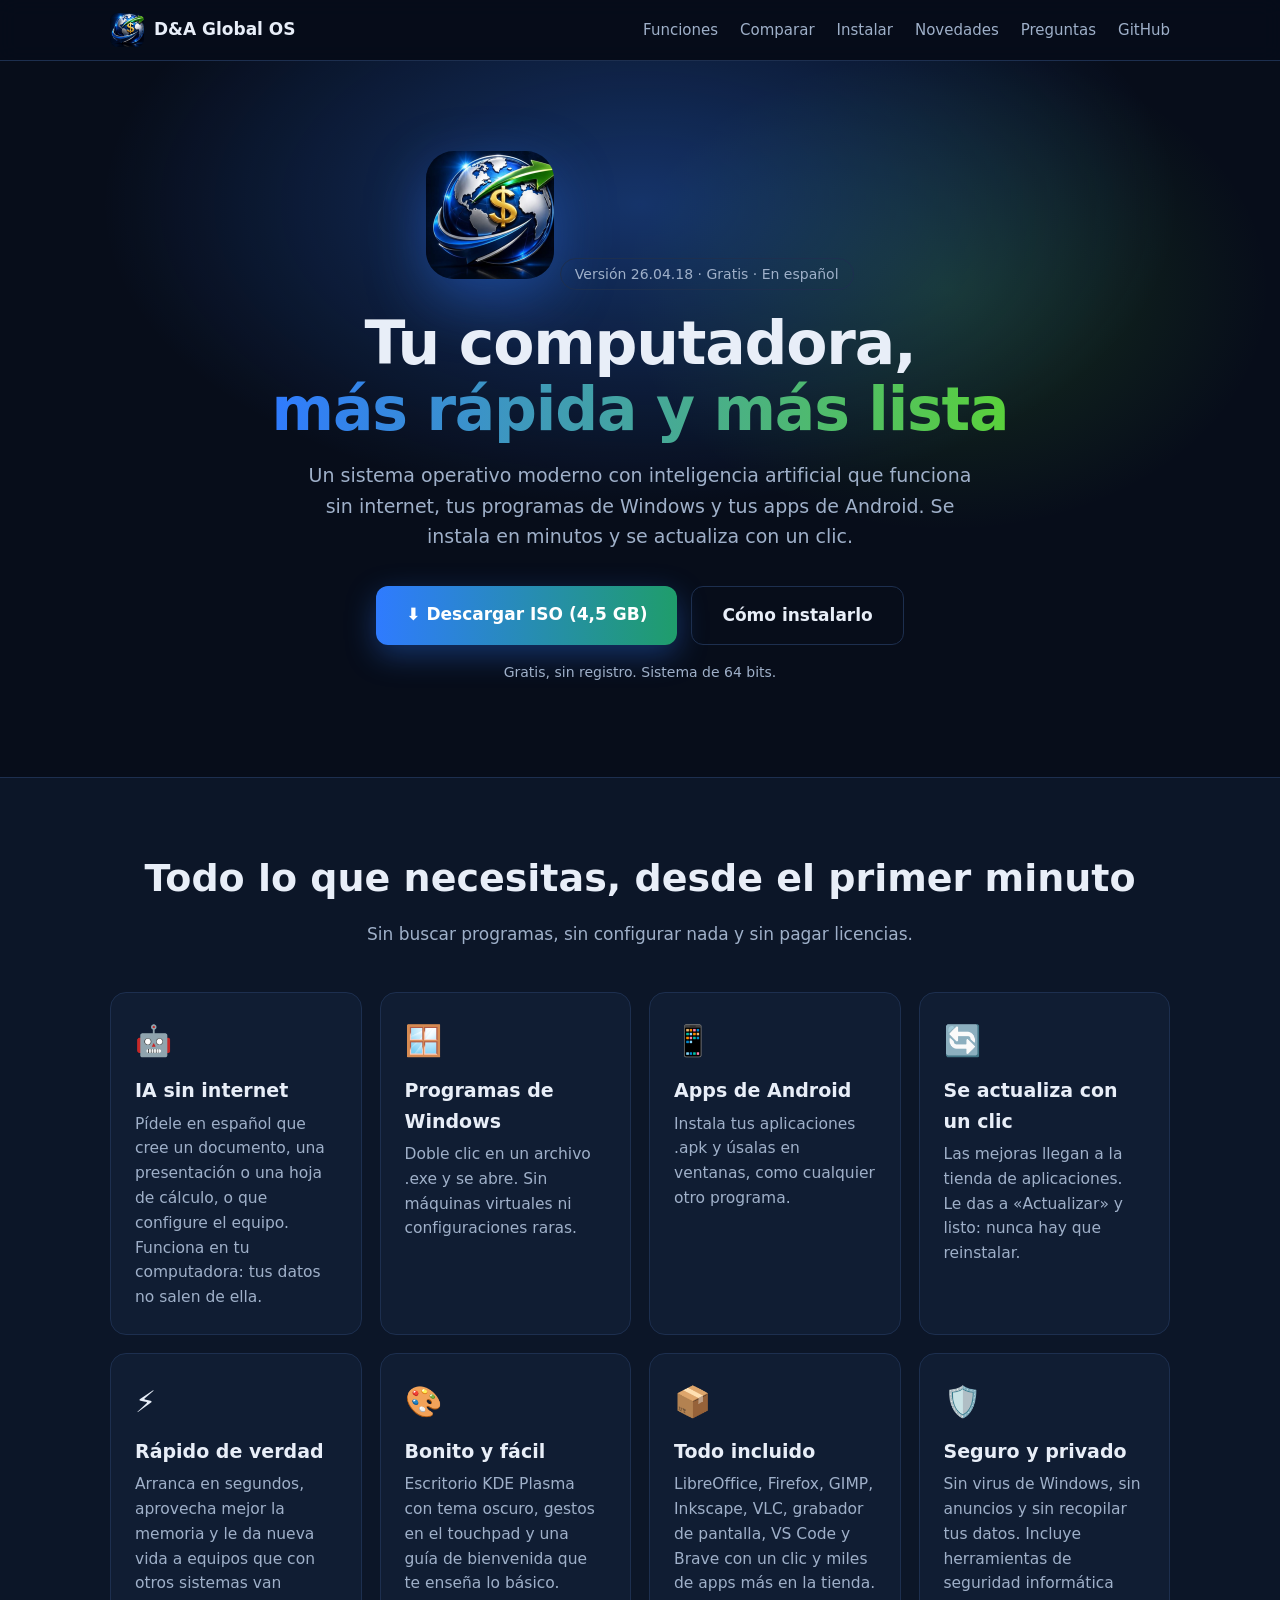
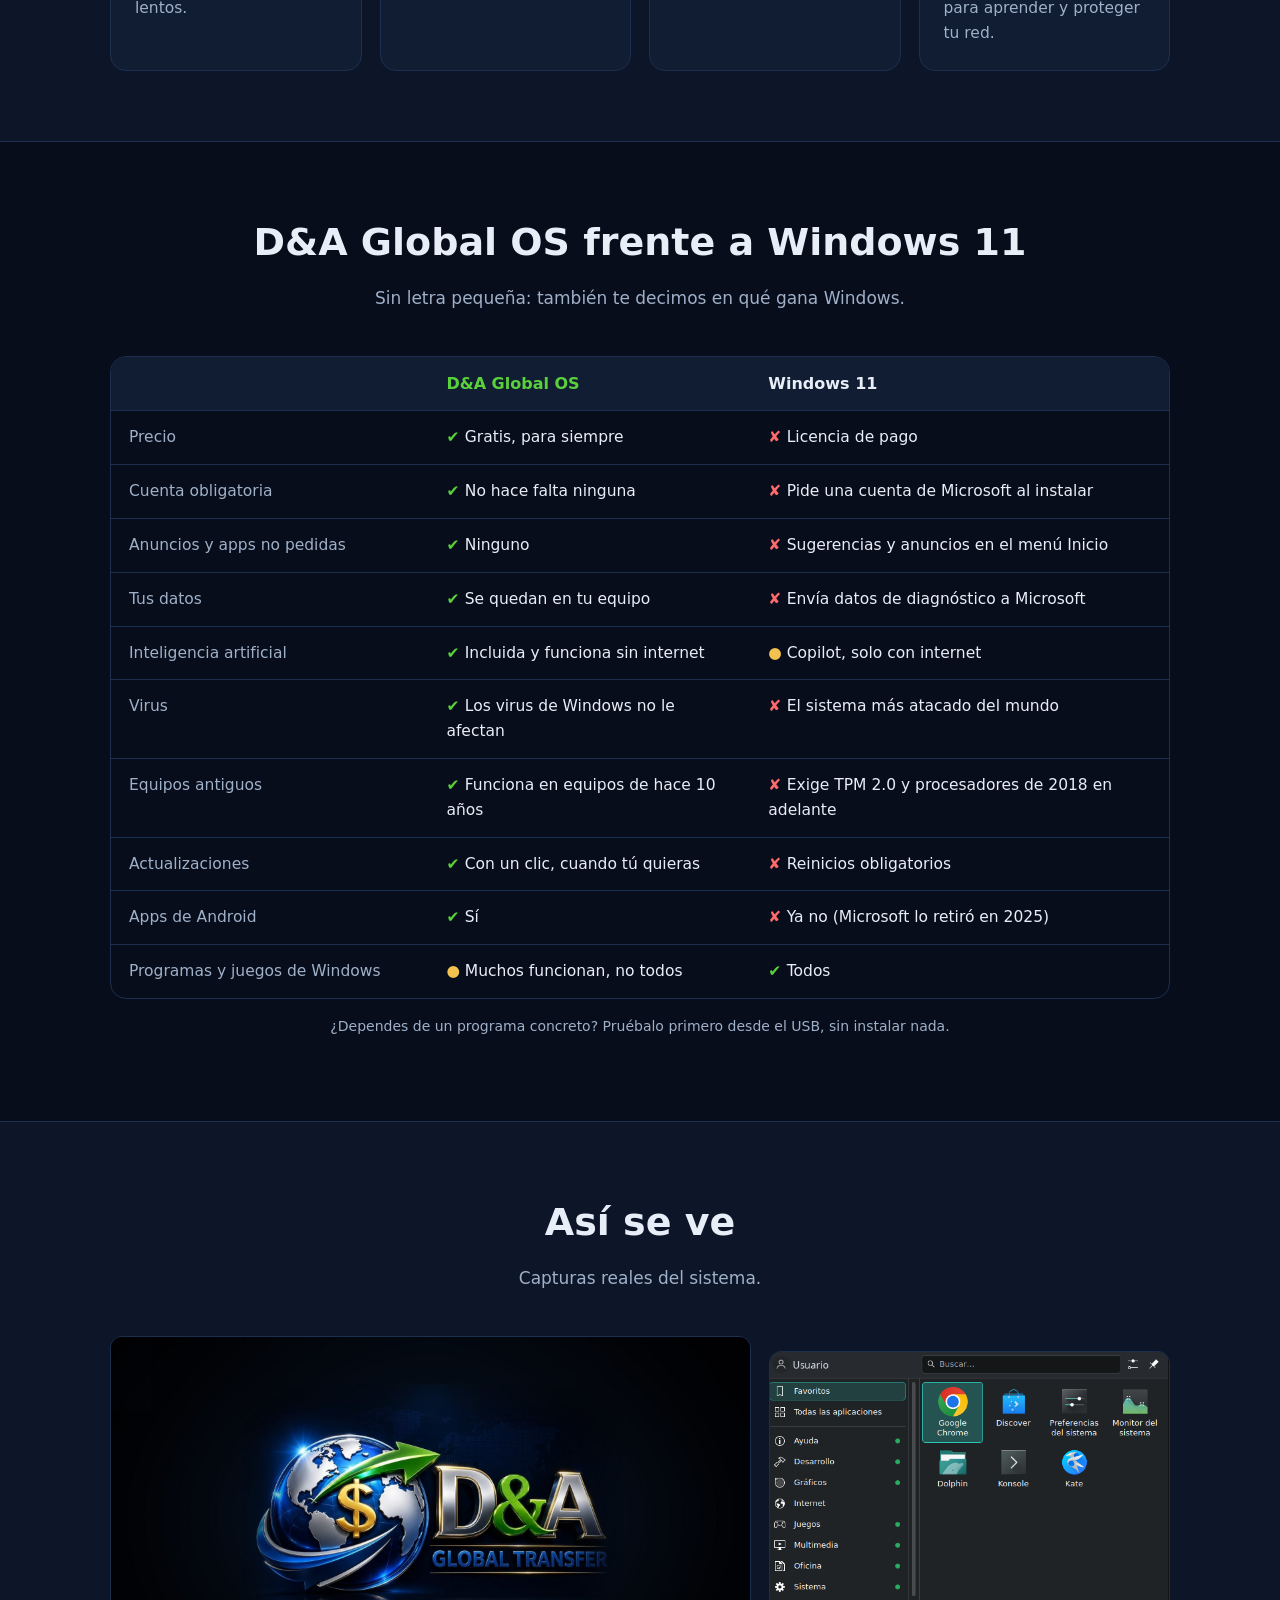
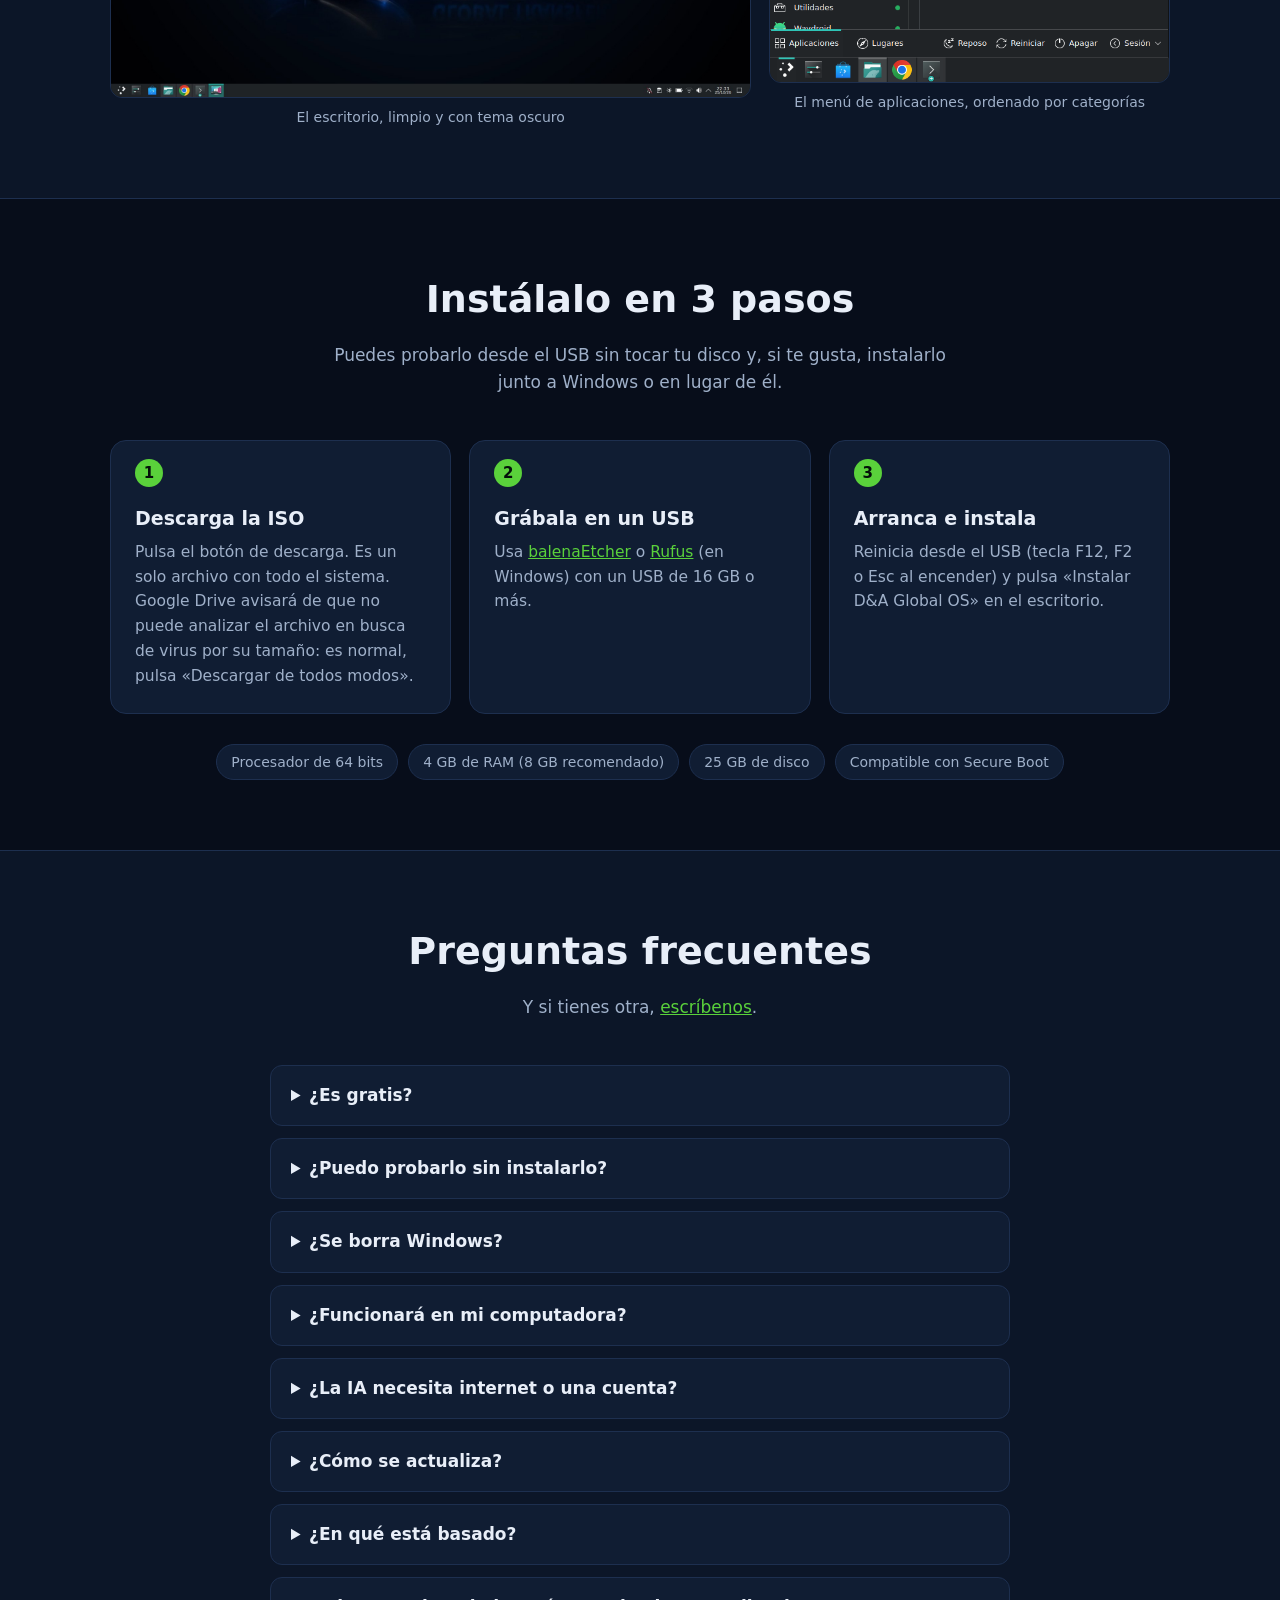
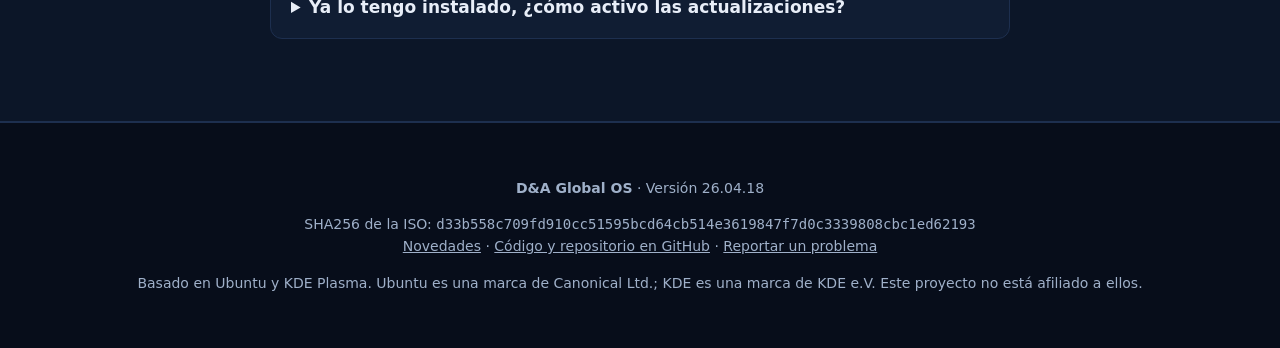
==== commit f1b07f91: "D&A Global OS 26.04.18" ====
--- a/index.html
+++ b/index.html
@@ -33,7 +33,7 @@
 <header class="portada">
 	<div class="ancho">
 		<img class="logo" src="logo.png" alt="Logo de D&amp;A Global OS">
-		<div class="etiqueta">Versión 26.04.17 · Gratis · En español</div>
+		<div class="etiqueta">Versión 26.04.18 · Gratis · En español</div>
 		<h1>Tu computadora,<br><span>más rápida y más lista</span></h1>
 		<p class="lema">Un sistema operativo moderno con inteligencia artificial que funciona sin internet, tus programas de Windows y tus apps de Android. Se instala en minutos y se actualiza con un clic.</p>
 		<div class="botones">
@@ -132,7 +132,7 @@
 
 <footer>
 	<div class="ancho">
-		<p><strong>D&amp;A Global OS</strong> · Versión 26.04.17</p>
+		<p><strong>D&amp;A Global OS</strong> · Versión 26.04.18</p>
 		<p>SHA256 de la ISO: <code>d33b558c709fd910cc51595bcd64cb514e3619847f7d0c3339808cbc1ed62193</code><br><a href="novedades.html">Novedades</a> · <a href="https://github.com/DavidAPF/D-A-Global-OS">Código y repositorio en GitHub</a> · <a href="https://github.com/DavidAPF/D-A-Global-OS/issues">Reportar un problema</a></p>
 		<p>Basado en Ubuntu y KDE Plasma. Ubuntu es una marca de Canonical Ltd.; KDE es una marca de KDE e.V. Este proyecto no está afiliado a ellos.</p>
 	</div>
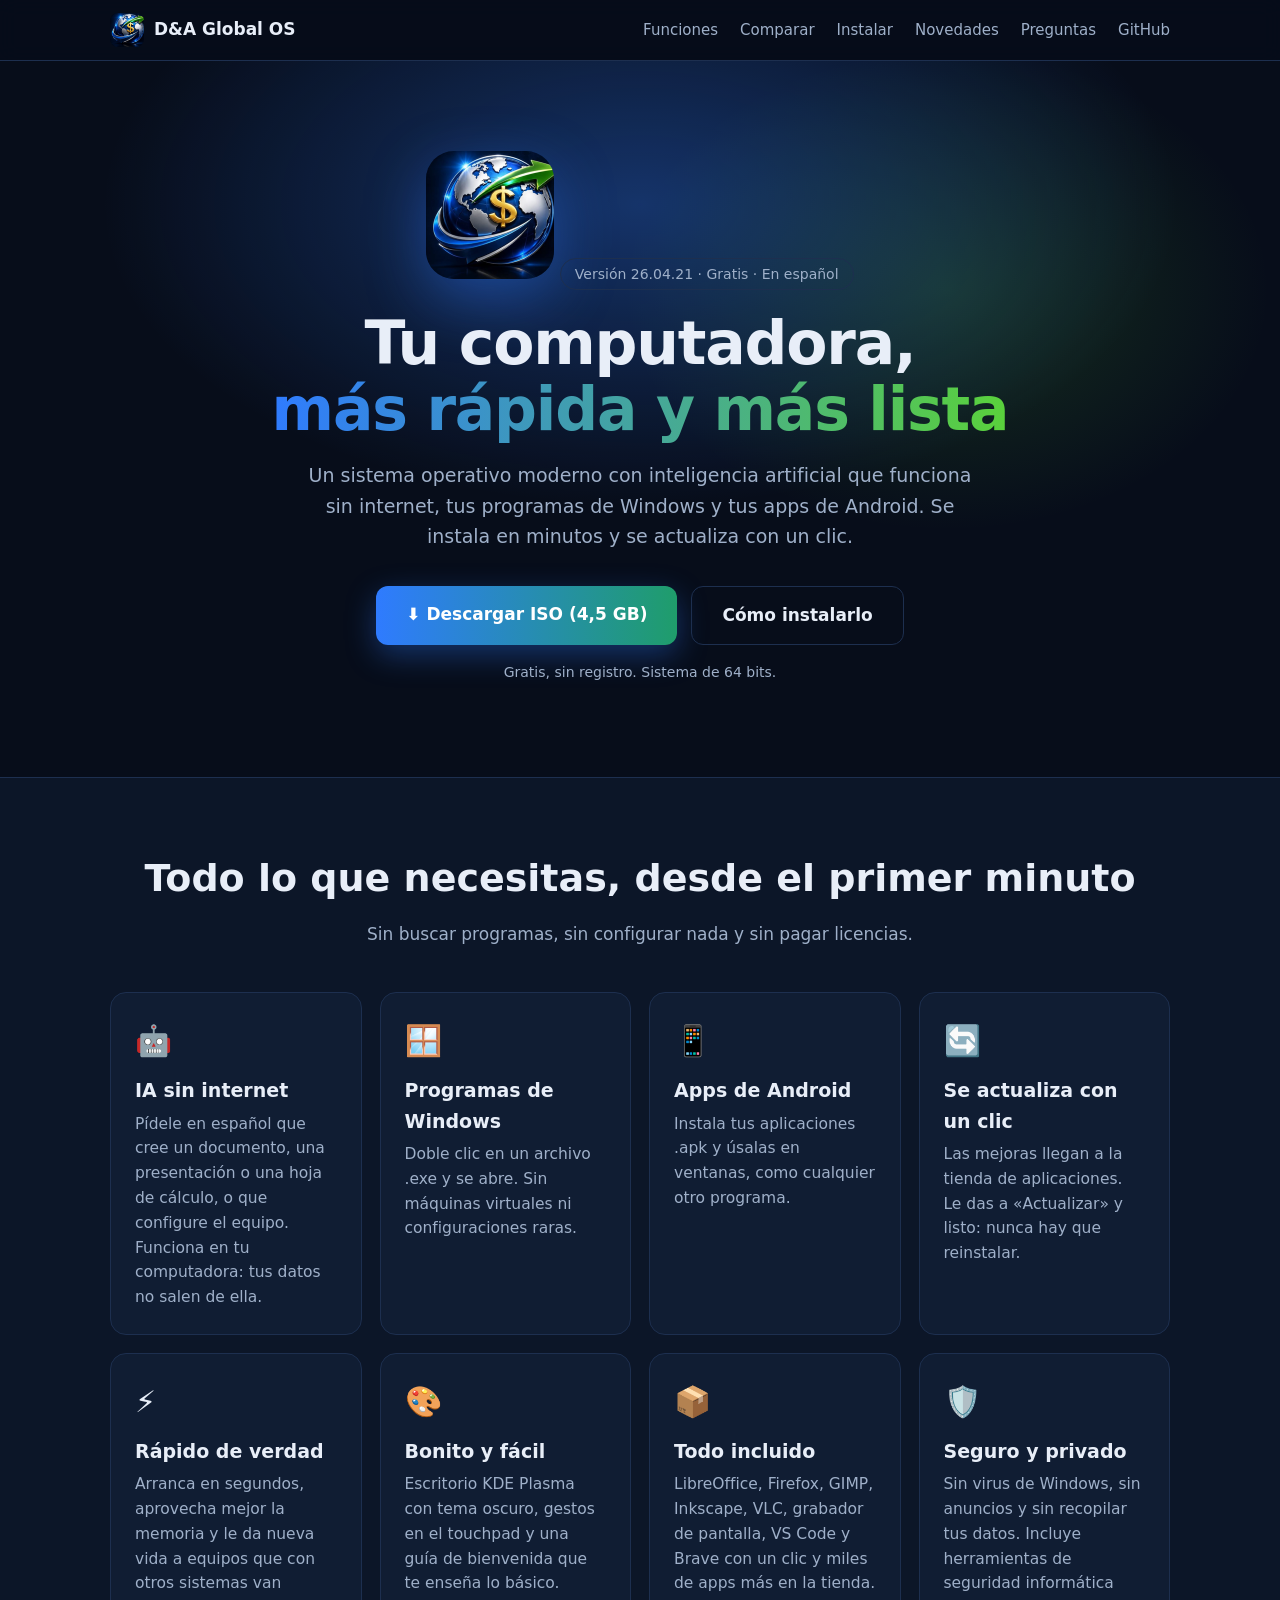
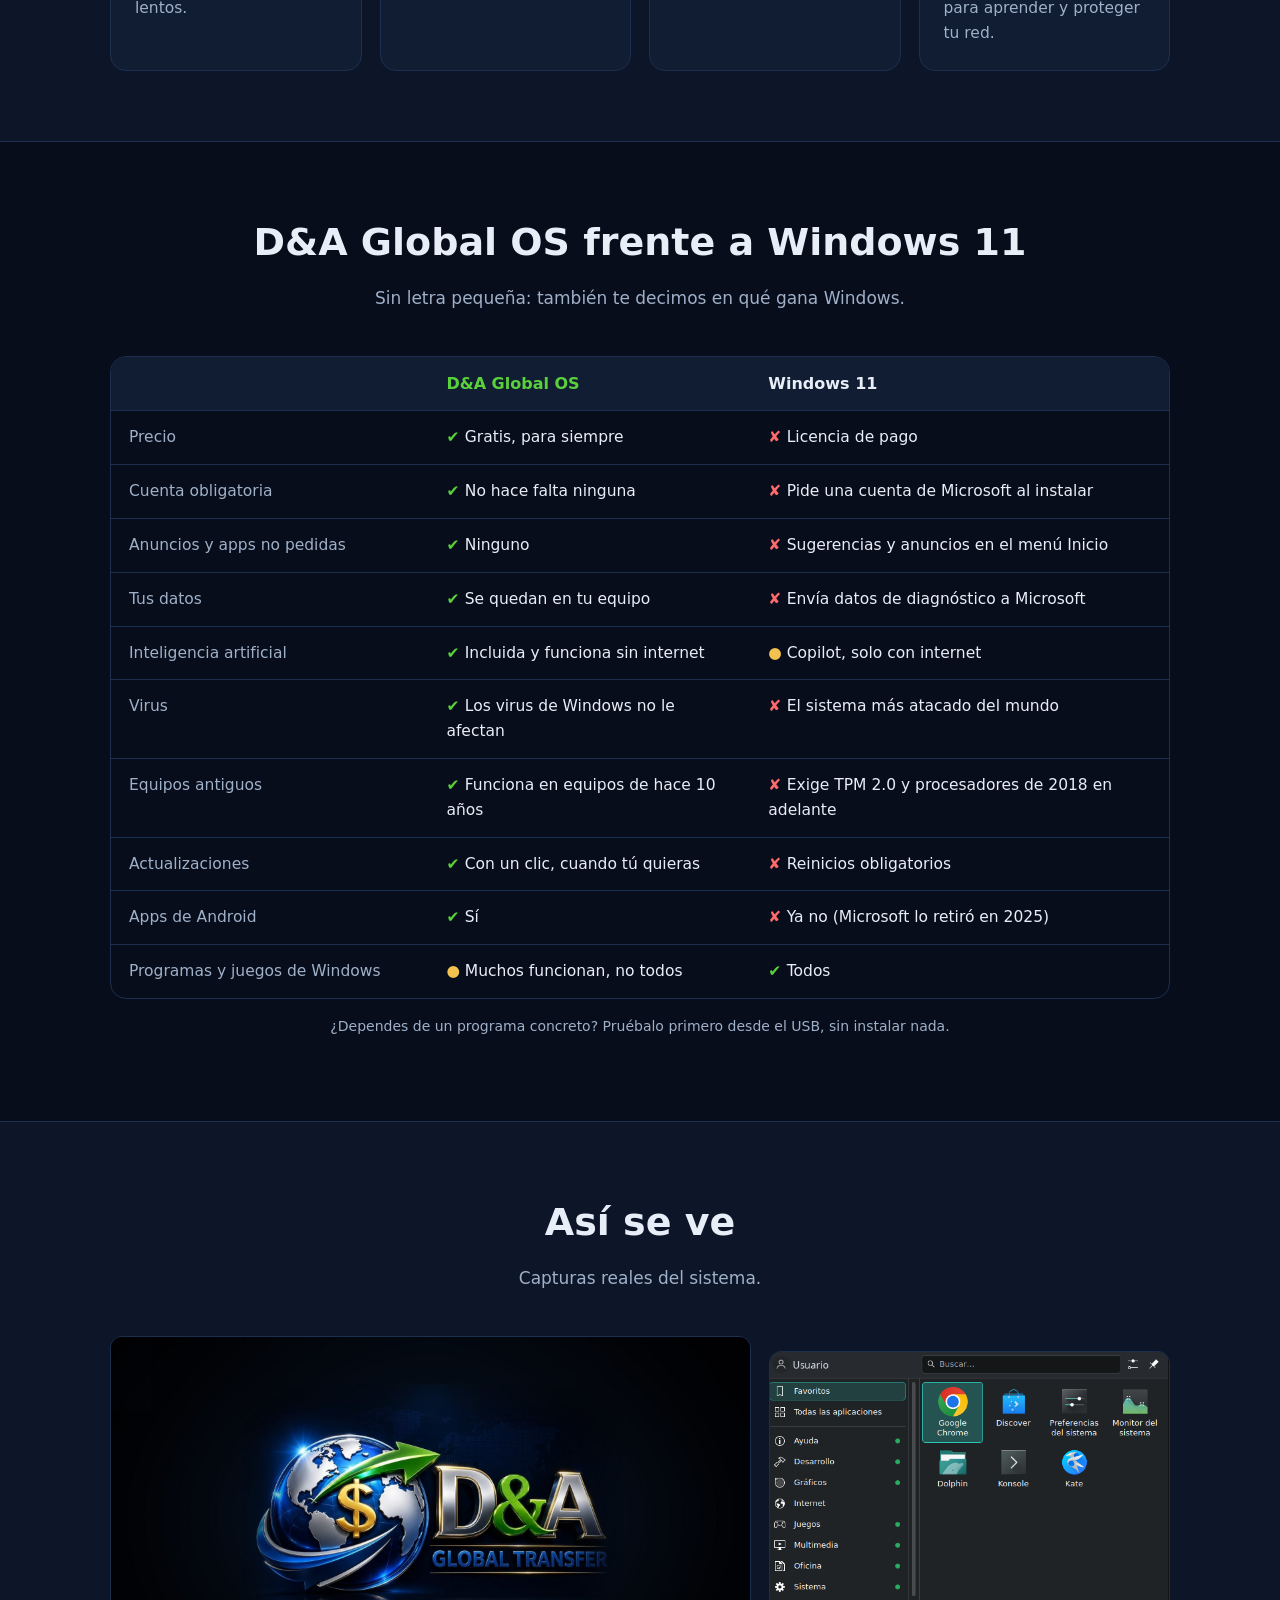
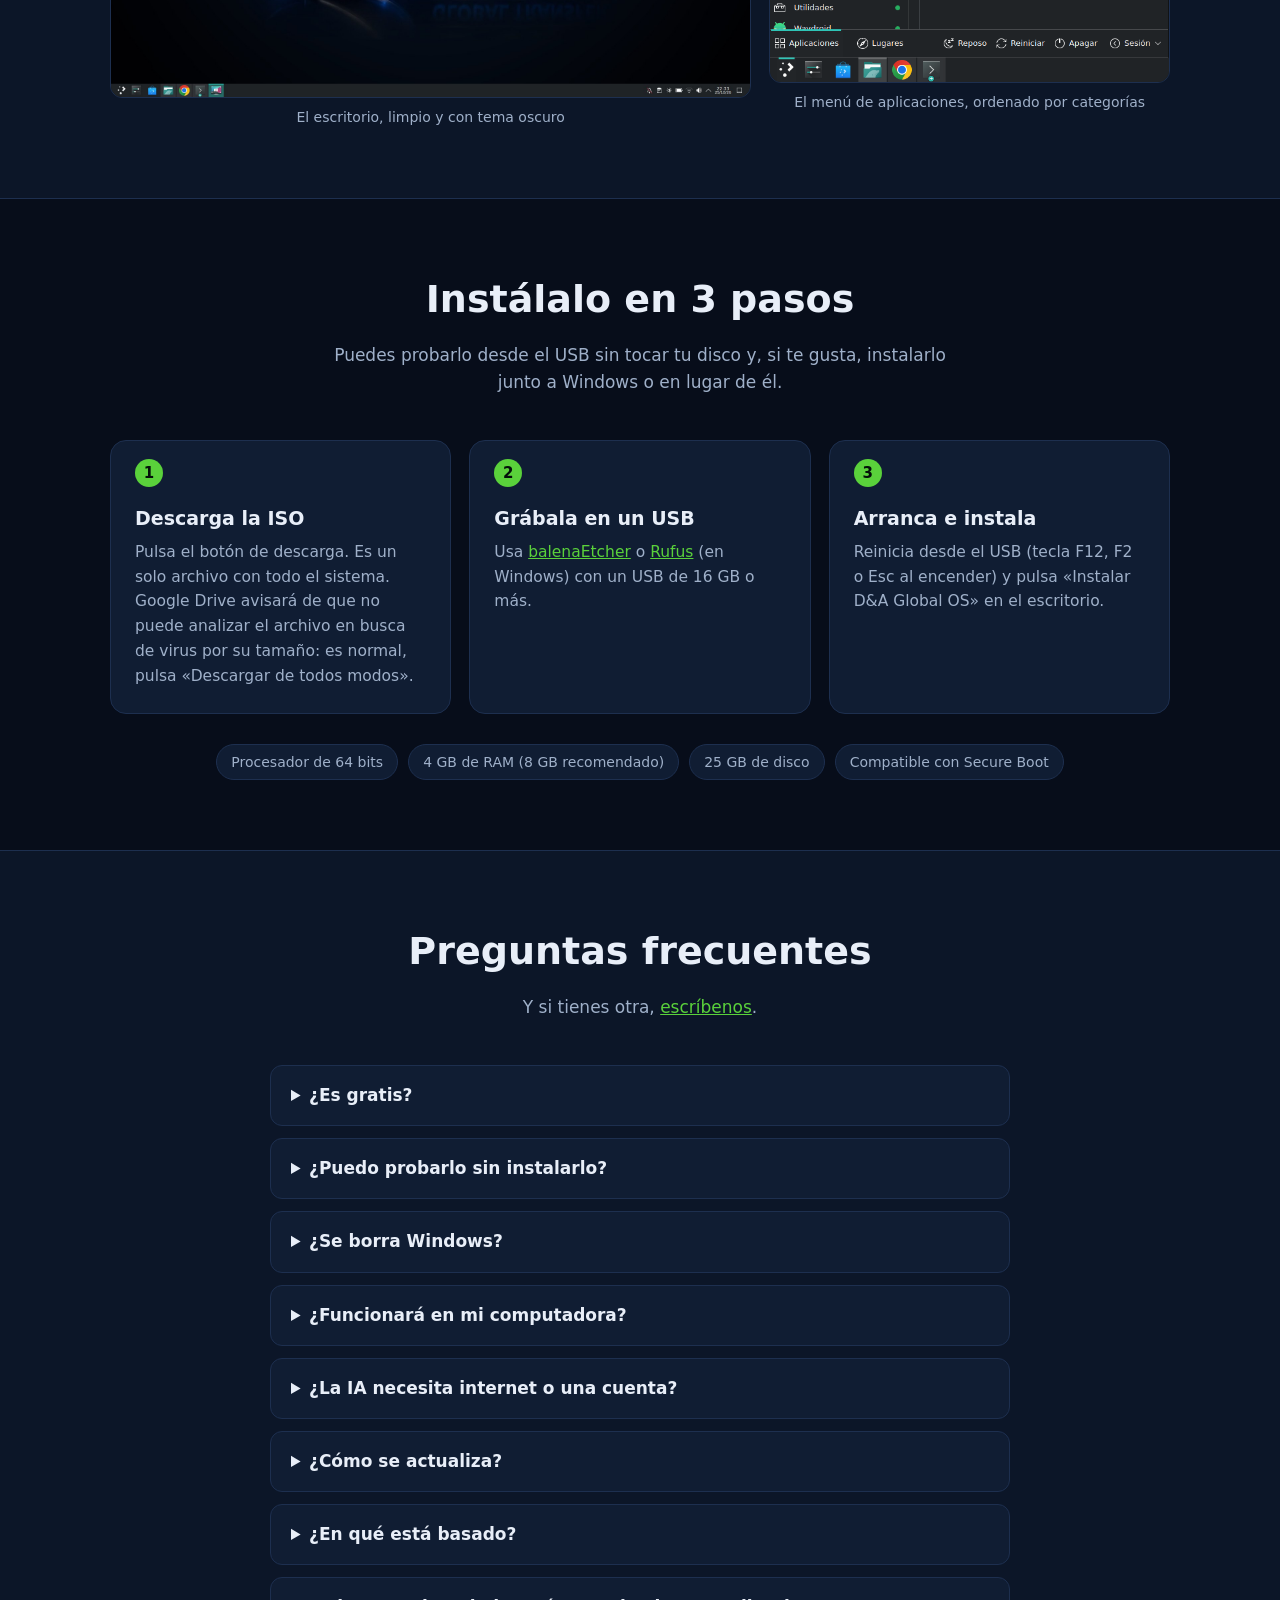
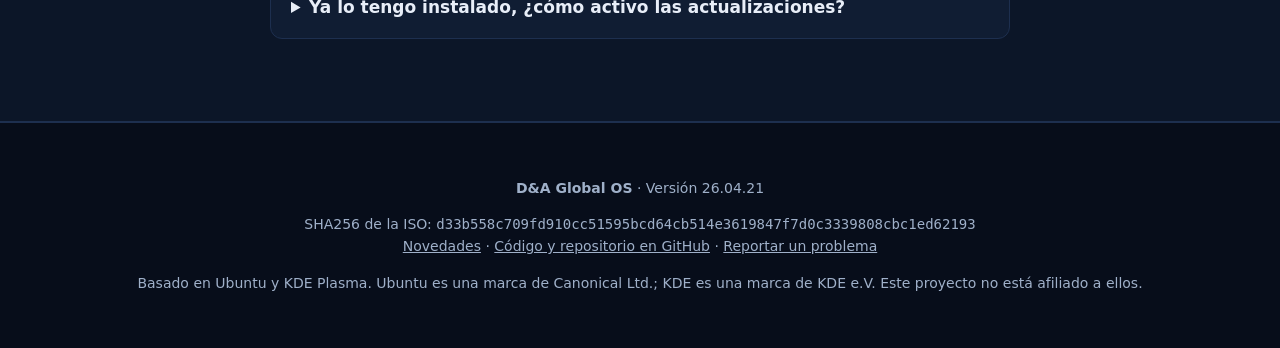
==== commit 816cc48e: "D&A Global OS 26.04.21" ====
--- a/index.html
+++ b/index.html
@@ -33,7 +33,7 @@
 <header class="portada">
 	<div class="ancho">
 		<img class="logo" src="logo.png" alt="Logo de D&amp;A Global OS">
-		<div class="etiqueta">Versión 26.04.18 · Gratis · En español</div>
+		<div class="etiqueta">Versión 26.04.21 · Gratis · En español</div>
 		<h1>Tu computadora,<br><span>más rápida y más lista</span></h1>
 		<p class="lema">Un sistema operativo moderno con inteligencia artificial que funciona sin internet, tus programas de Windows y tus apps de Android. Se instala en minutos y se actualiza con un clic.</p>
 		<div class="botones">
@@ -132,7 +132,7 @@
 
 <footer>
 	<div class="ancho">
-		<p><strong>D&amp;A Global OS</strong> · Versión 26.04.18</p>
+		<p><strong>D&amp;A Global OS</strong> · Versión 26.04.21</p>
 		<p>SHA256 de la ISO: <code>d33b558c709fd910cc51595bcd64cb514e3619847f7d0c3339808cbc1ed62193</code><br><a href="novedades.html">Novedades</a> · <a href="https://github.com/DavidAPF/D-A-Global-OS">Código y repositorio en GitHub</a> · <a href="https://github.com/DavidAPF/D-A-Global-OS/issues">Reportar un problema</a></p>
 		<p>Basado en Ubuntu y KDE Plasma. Ubuntu es una marca de Canonical Ltd.; KDE es una marca de KDE e.V. Este proyecto no está afiliado a ellos.</p>
 	</div>
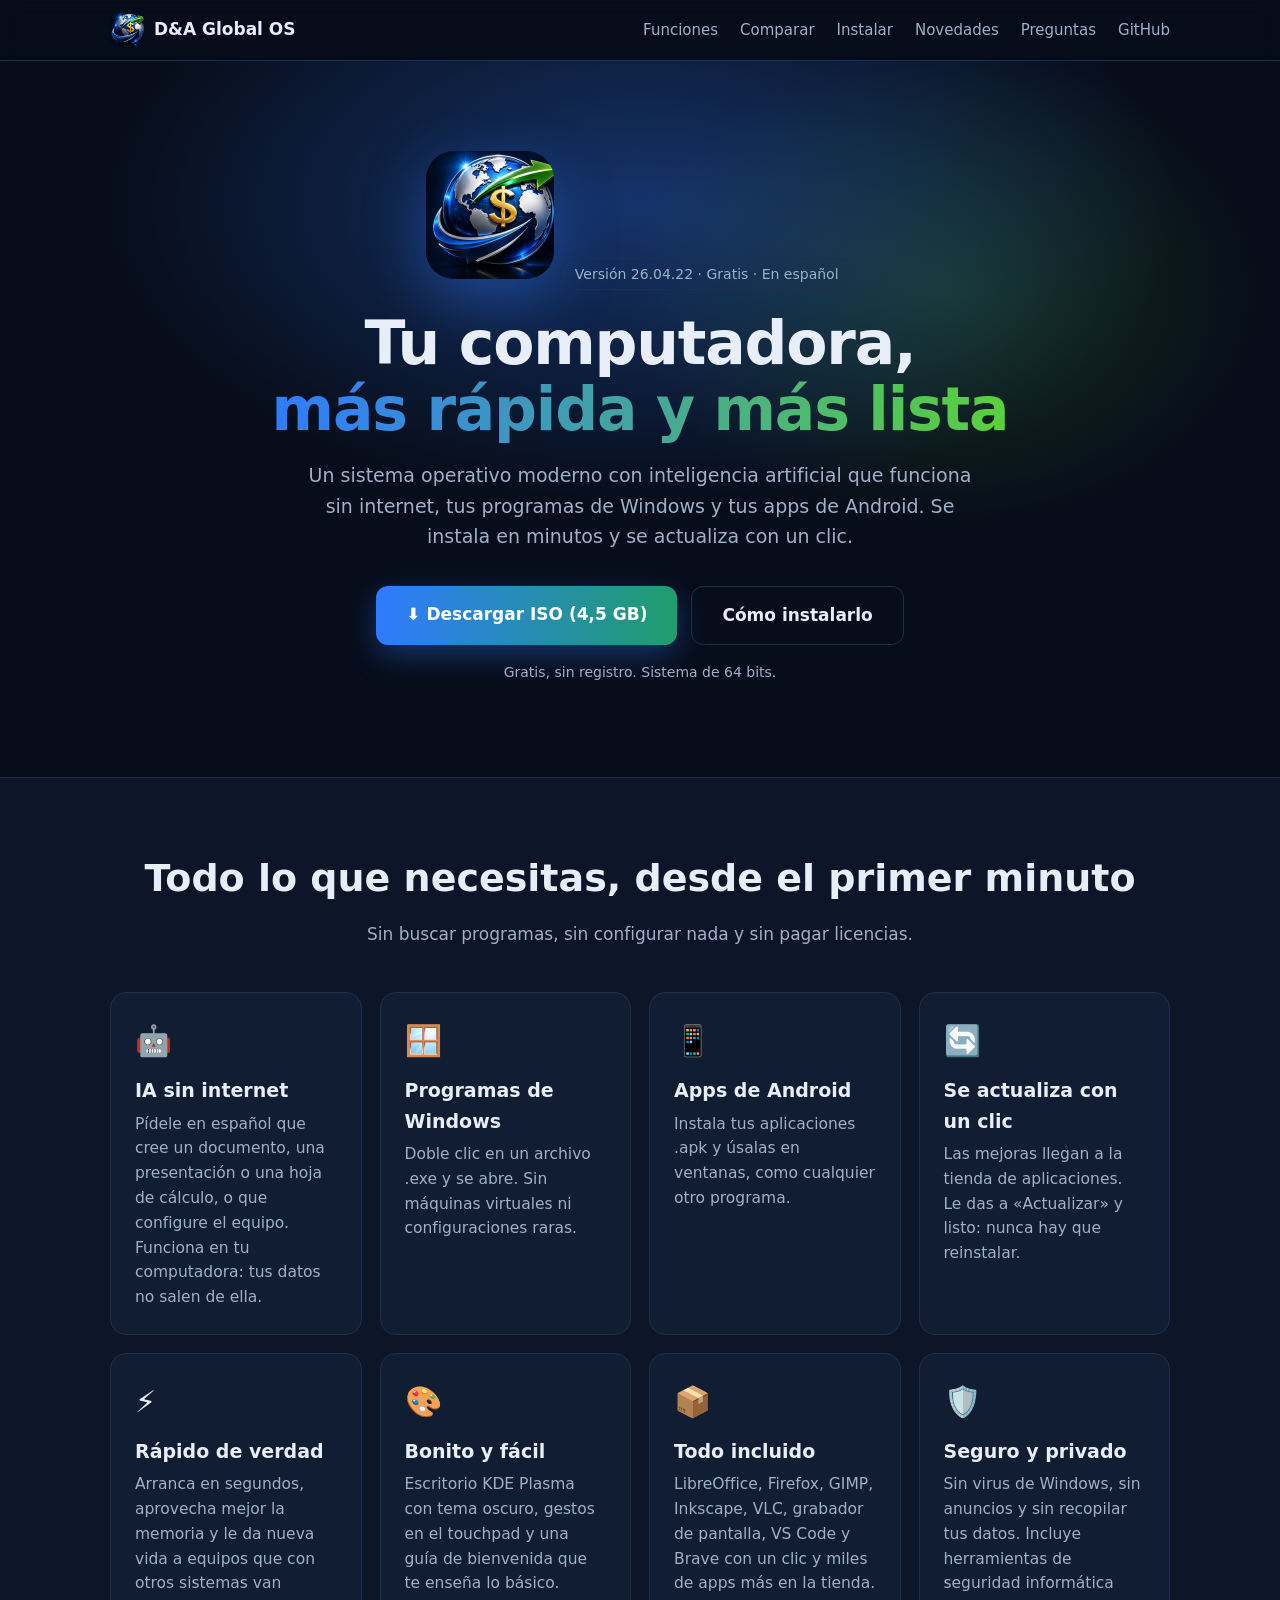
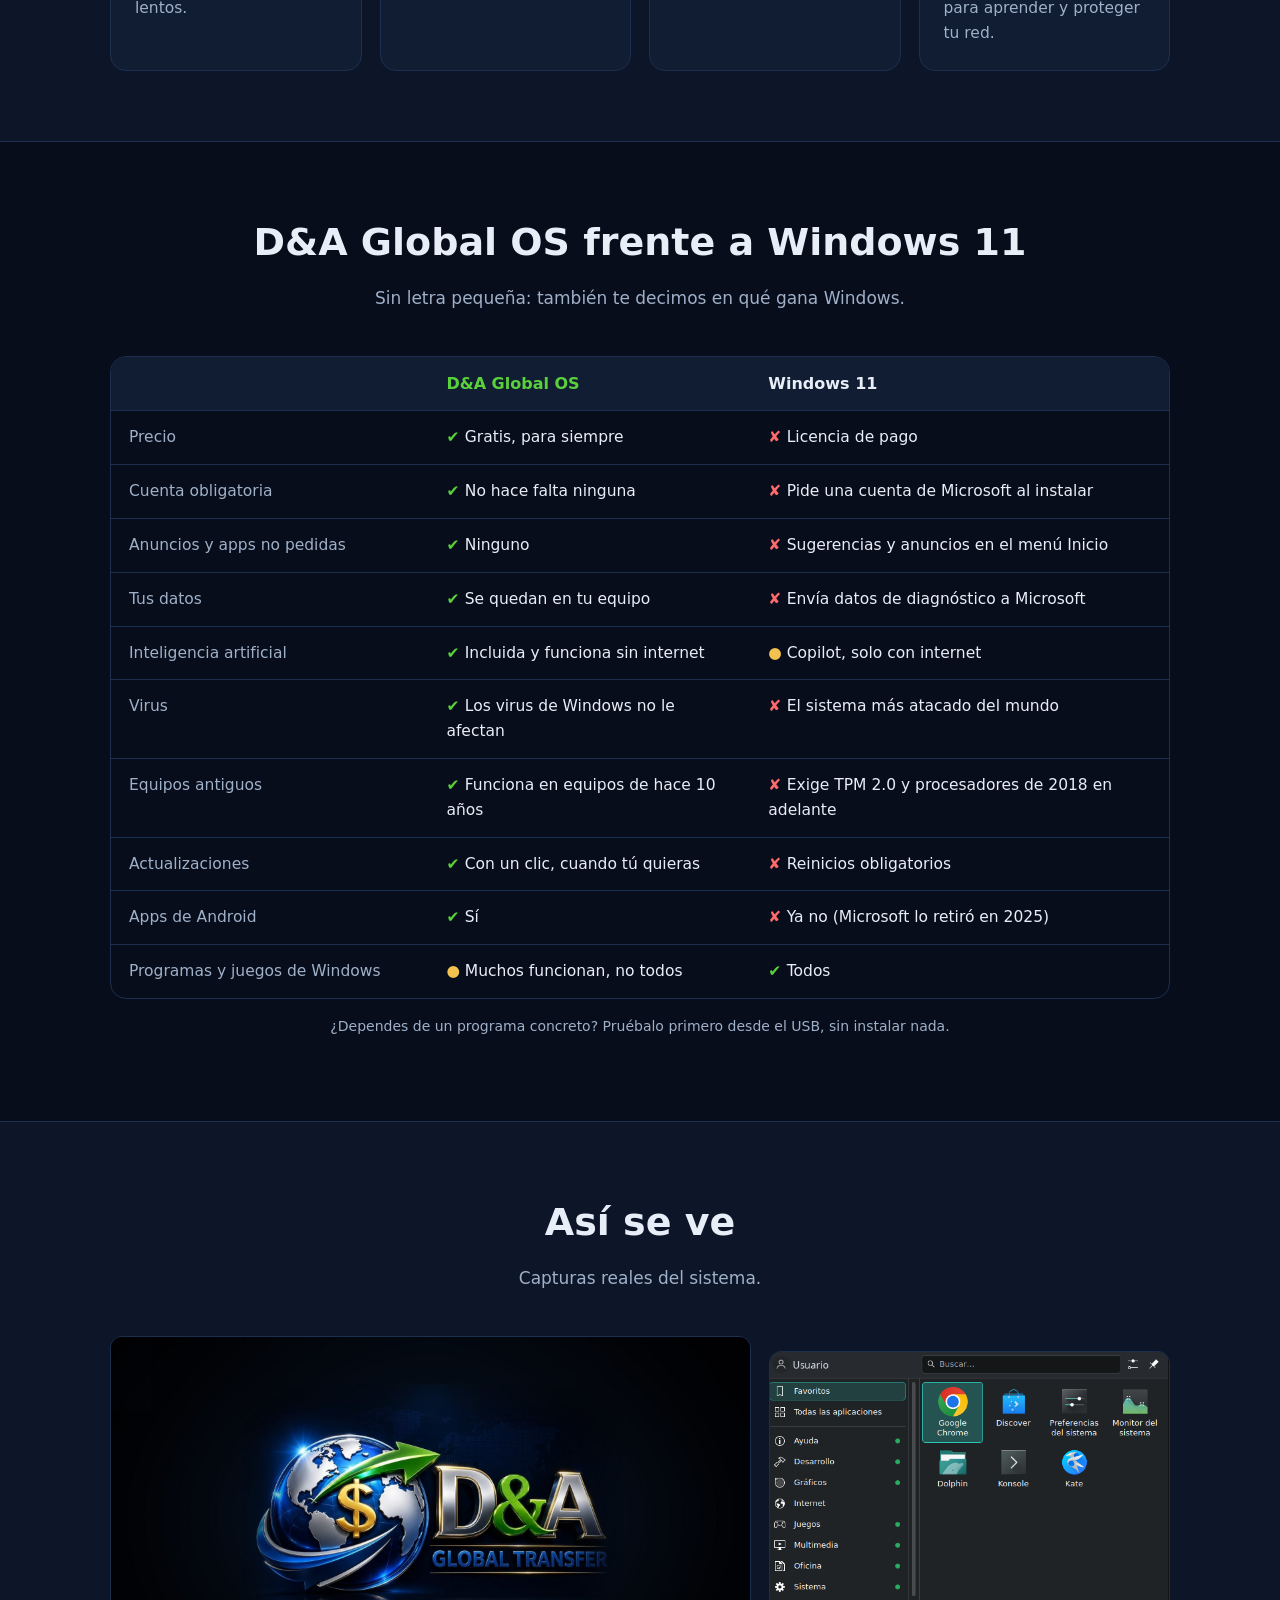
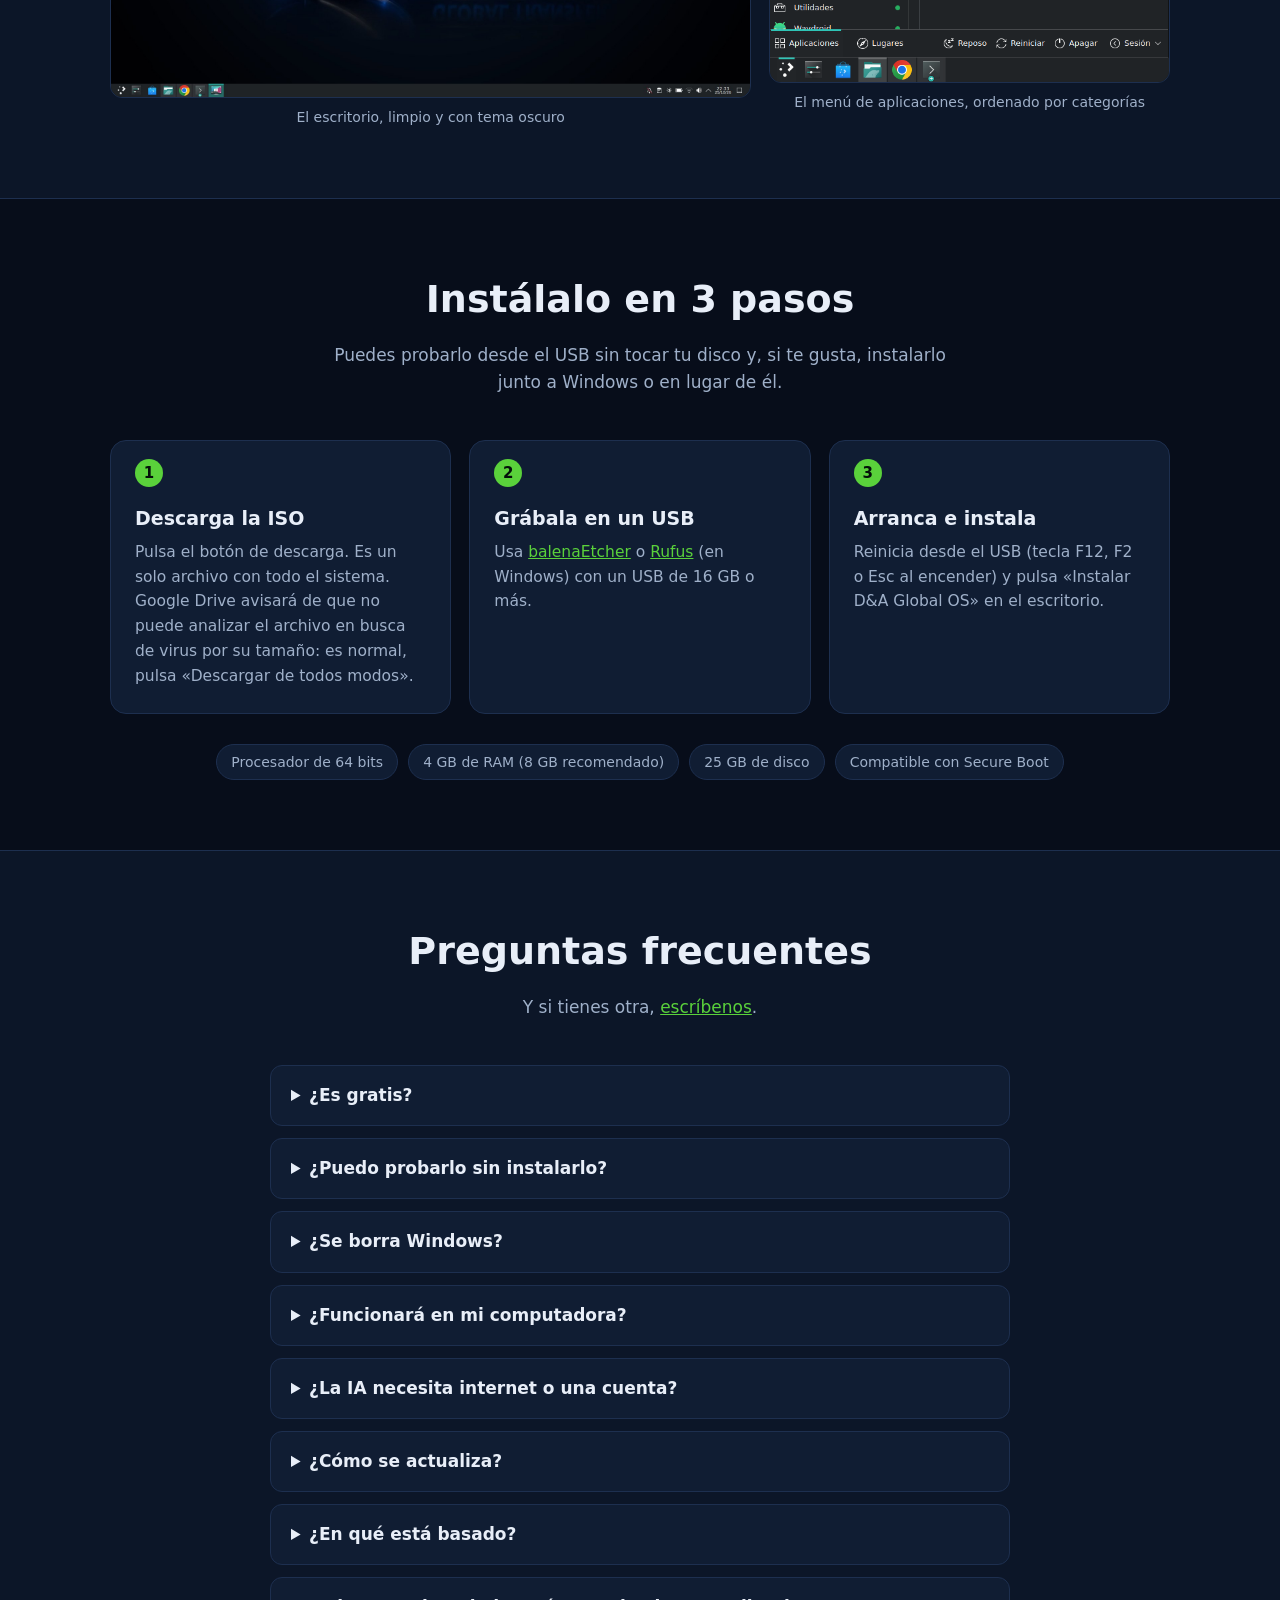
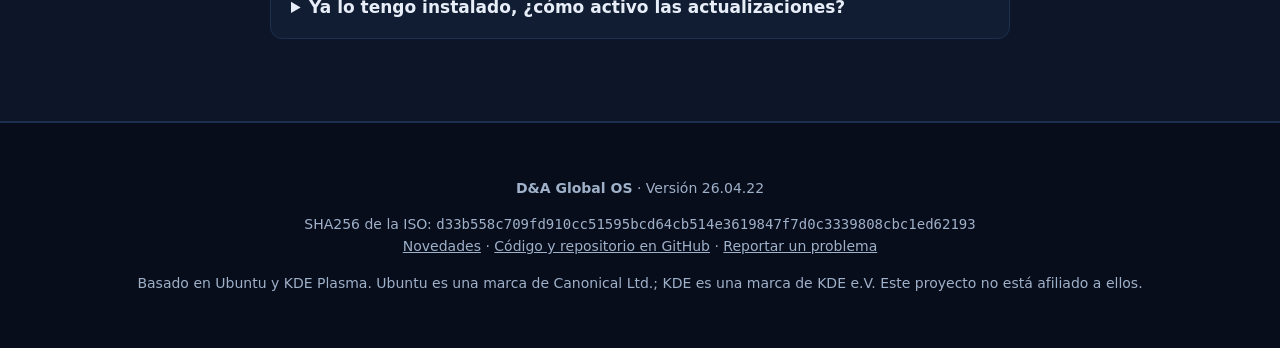
==== commit 6285fef7: "D&A Global OS 26.04.22" ====
--- a/index.html
+++ b/index.html
@@ -33,7 +33,7 @@
 <header class="portada">
 	<div class="ancho">
 		<img class="logo" src="logo.png" alt="Logo de D&amp;A Global OS">
-		<div class="etiqueta">Versión 26.04.21 · Gratis · En español</div>
+		<div class="etiqueta">Versión 26.04.22 · Gratis · En español</div>
 		<h1>Tu computadora,<br><span>más rápida y más lista</span></h1>
 		<p class="lema">Un sistema operativo moderno con inteligencia artificial que funciona sin internet, tus programas de Windows y tus apps de Android. Se instala en minutos y se actualiza con un clic.</p>
 		<div class="botones">
@@ -132,7 +132,7 @@
 
 <footer>
 	<div class="ancho">
-		<p><strong>D&amp;A Global OS</strong> · Versión 26.04.21</p>
+		<p><strong>D&amp;A Global OS</strong> · Versión 26.04.22</p>
 		<p>SHA256 de la ISO: <code>d33b558c709fd910cc51595bcd64cb514e3619847f7d0c3339808cbc1ed62193</code><br><a href="novedades.html">Novedades</a> · <a href="https://github.com/DavidAPF/D-A-Global-OS">Código y repositorio en GitHub</a> · <a href="https://github.com/DavidAPF/D-A-Global-OS/issues">Reportar un problema</a></p>
 		<p>Basado en Ubuntu y KDE Plasma. Ubuntu es una marca de Canonical Ltd.; KDE es una marca de KDE e.V. Este proyecto no está afiliado a ellos.</p>
 	</div>
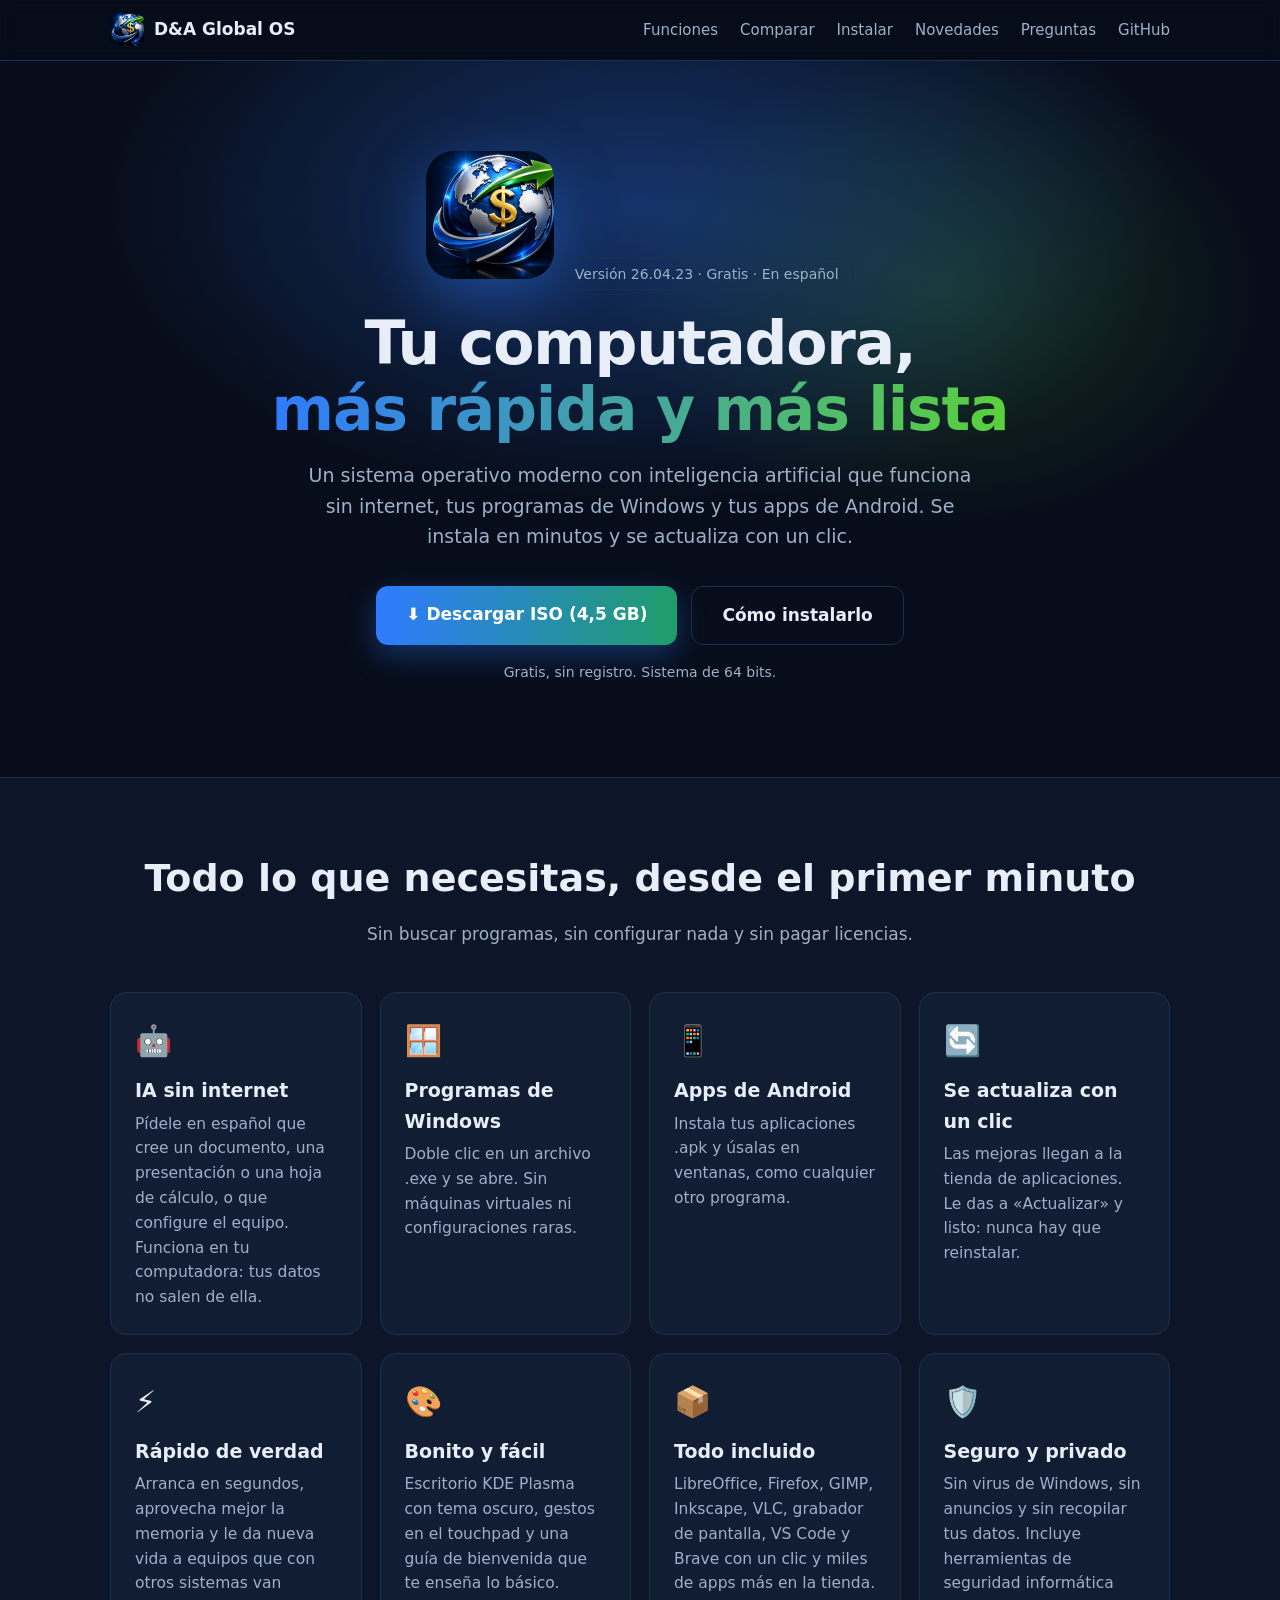
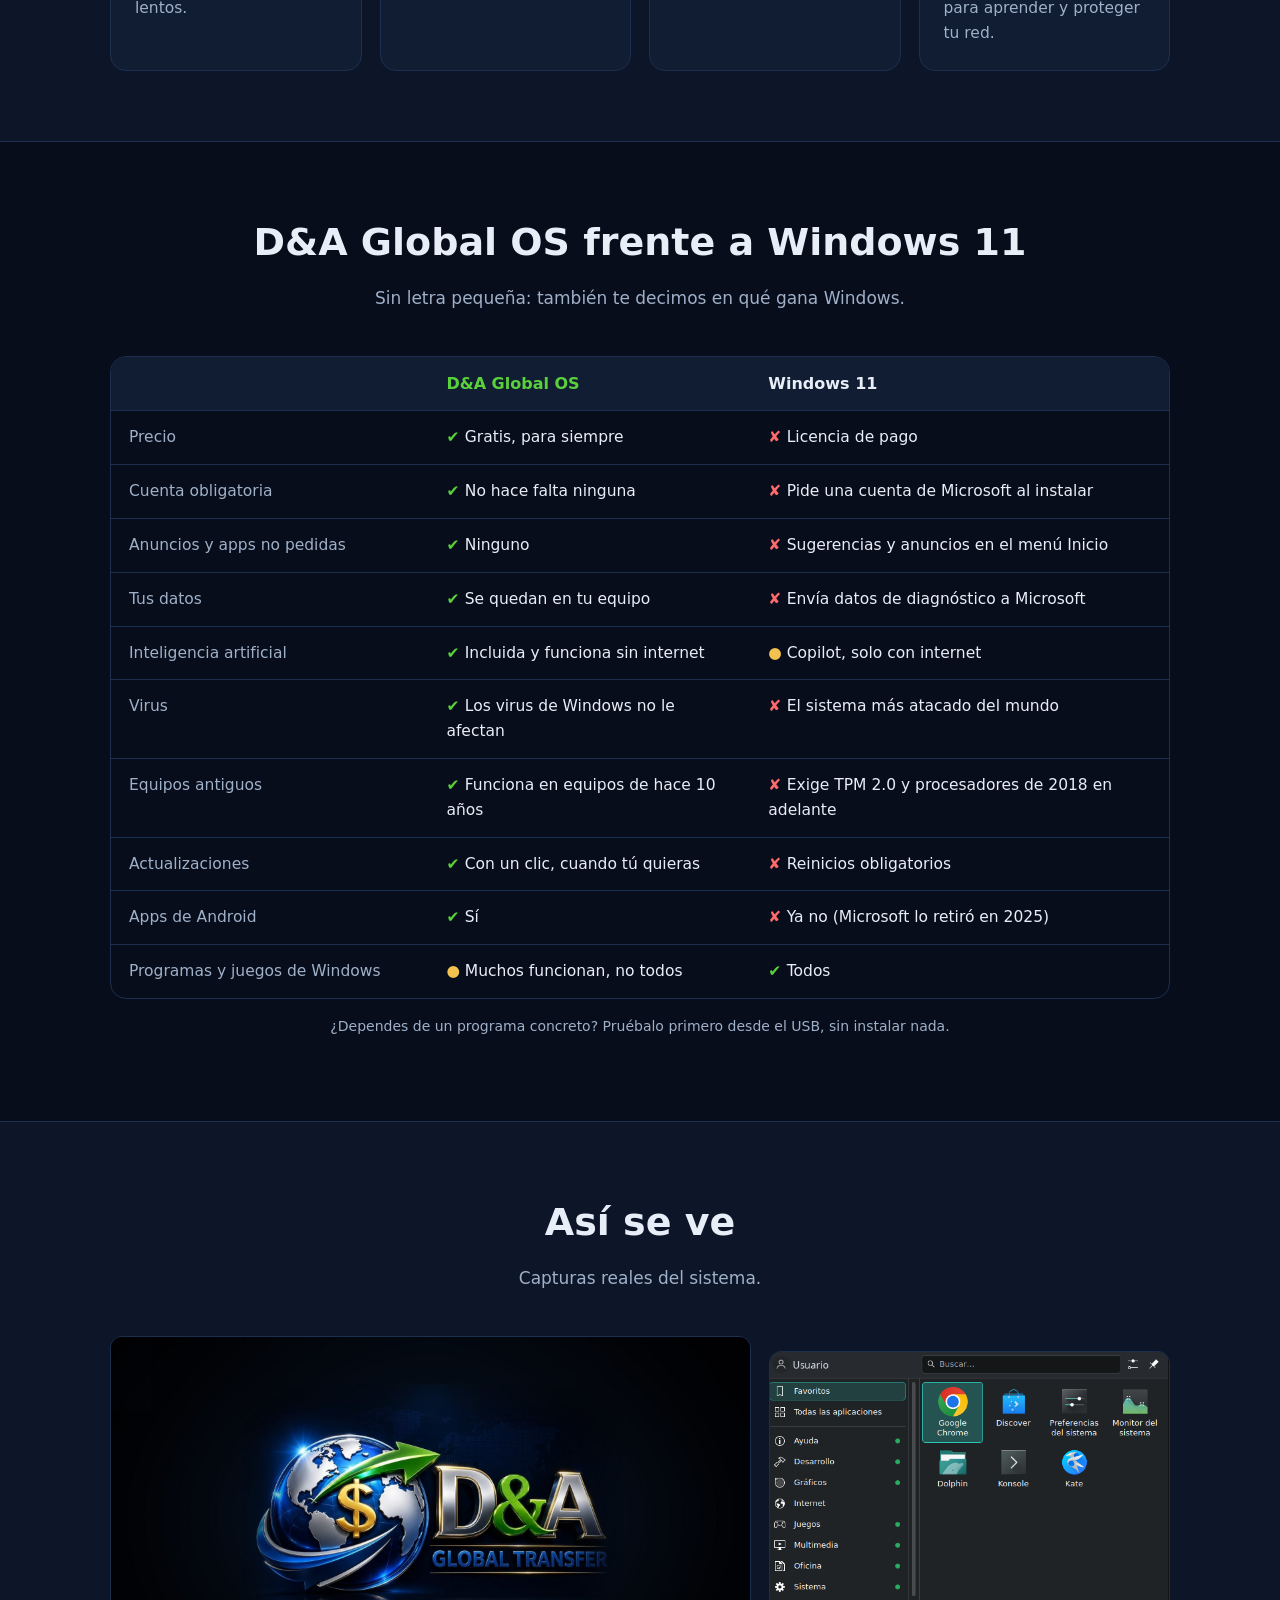
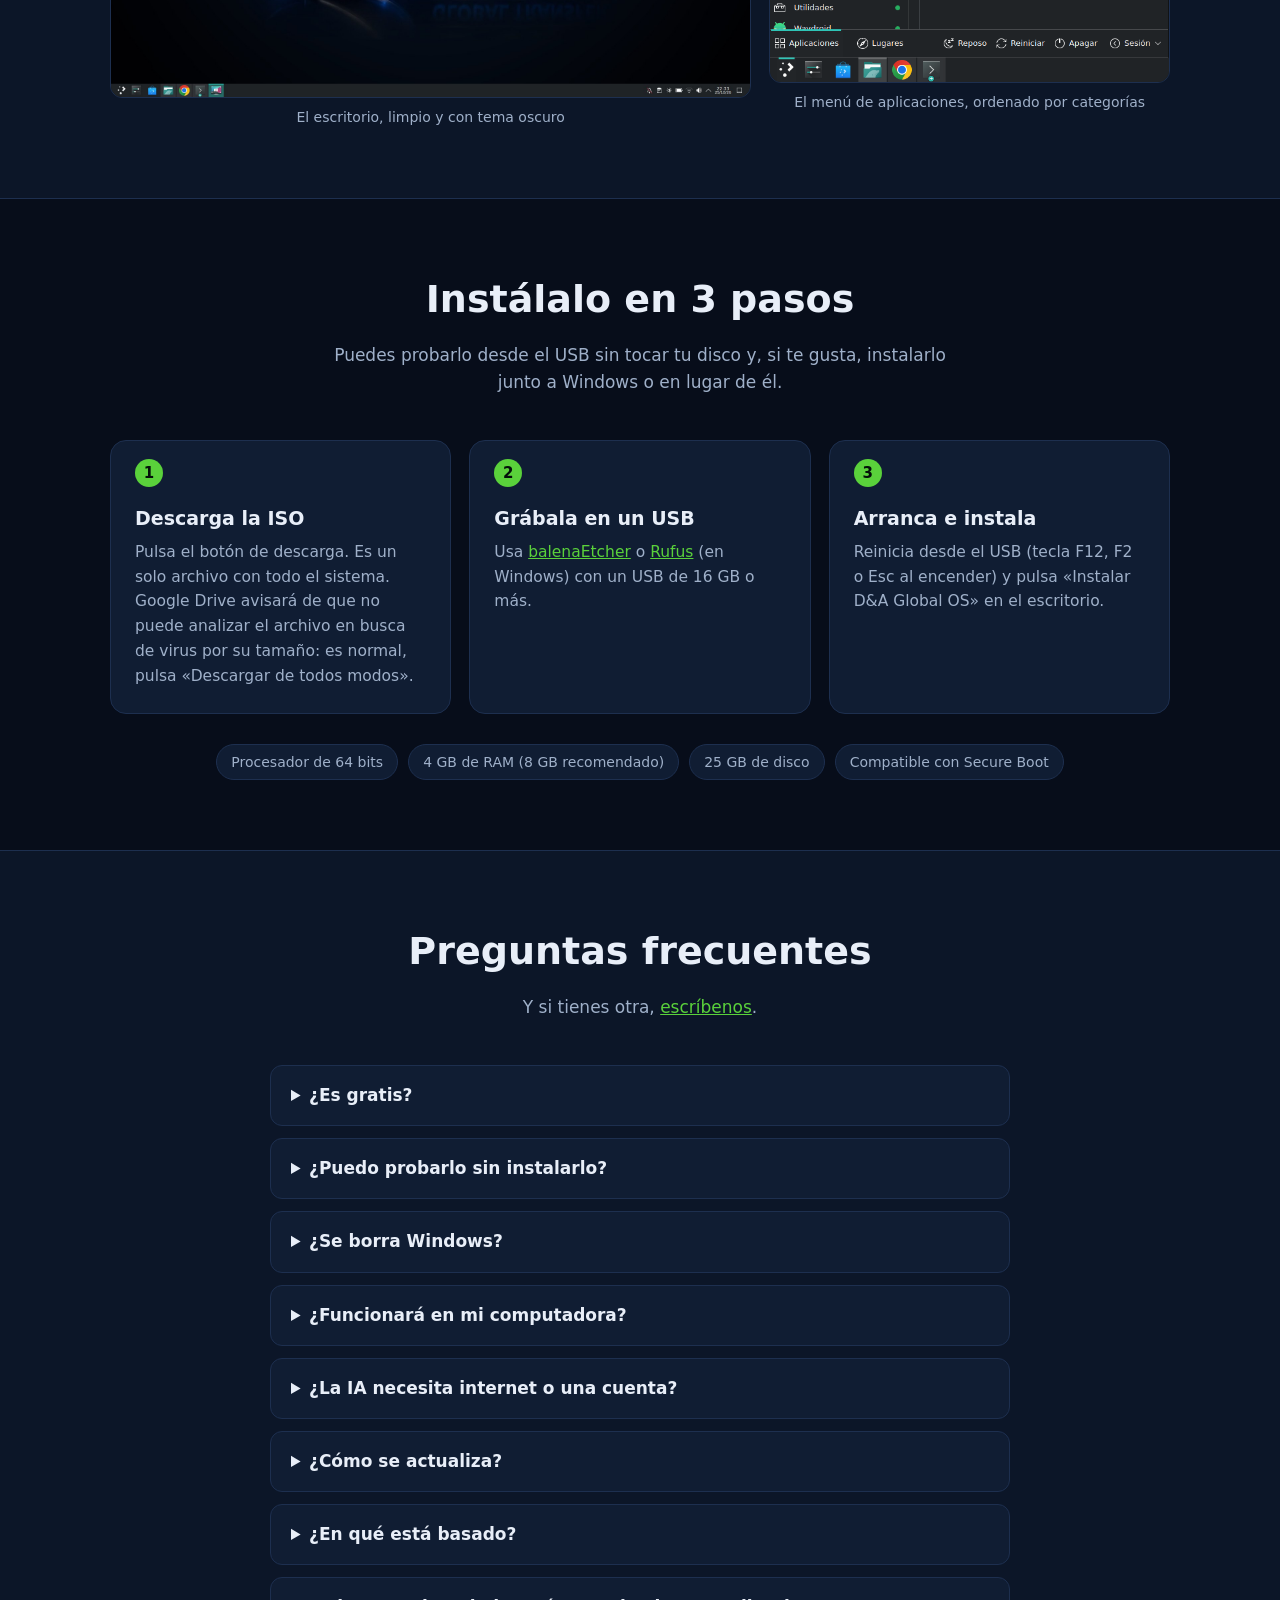
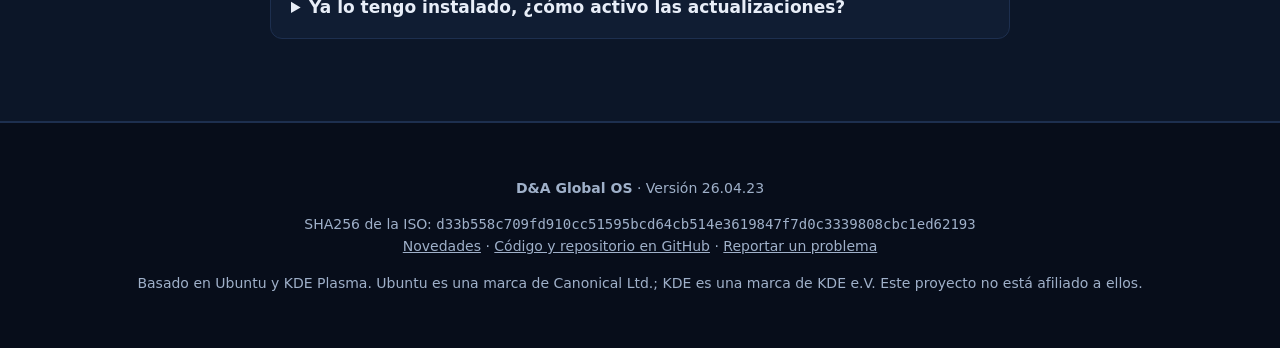
==== commit f2765f96: "D&A Global OS 26.04.23" ====
--- a/index.html
+++ b/index.html
@@ -33,7 +33,7 @@
 <header class="portada">
 	<div class="ancho">
 		<img class="logo" src="logo.png" alt="Logo de D&amp;A Global OS">
-		<div class="etiqueta">Versión 26.04.22 · Gratis · En español</div>
+		<div class="etiqueta">Versión 26.04.23 · Gratis · En español</div>
 		<h1>Tu computadora,<br><span>más rápida y más lista</span></h1>
 		<p class="lema">Un sistema operativo moderno con inteligencia artificial que funciona sin internet, tus programas de Windows y tus apps de Android. Se instala en minutos y se actualiza con un clic.</p>
 		<div class="botones">
@@ -132,7 +132,7 @@
 
 <footer>
 	<div class="ancho">
-		<p><strong>D&amp;A Global OS</strong> · Versión 26.04.22</p>
+		<p><strong>D&amp;A Global OS</strong> · Versión 26.04.23</p>
 		<p>SHA256 de la ISO: <code>d33b558c709fd910cc51595bcd64cb514e3619847f7d0c3339808cbc1ed62193</code><br><a href="novedades.html">Novedades</a> · <a href="https://github.com/DavidAPF/D-A-Global-OS">Código y repositorio en GitHub</a> · <a href="https://github.com/DavidAPF/D-A-Global-OS/issues">Reportar un problema</a></p>
 		<p>Basado en Ubuntu y KDE Plasma. Ubuntu es una marca de Canonical Ltd.; KDE es una marca de KDE e.V. Este proyecto no está afiliado a ellos.</p>
 	</div>
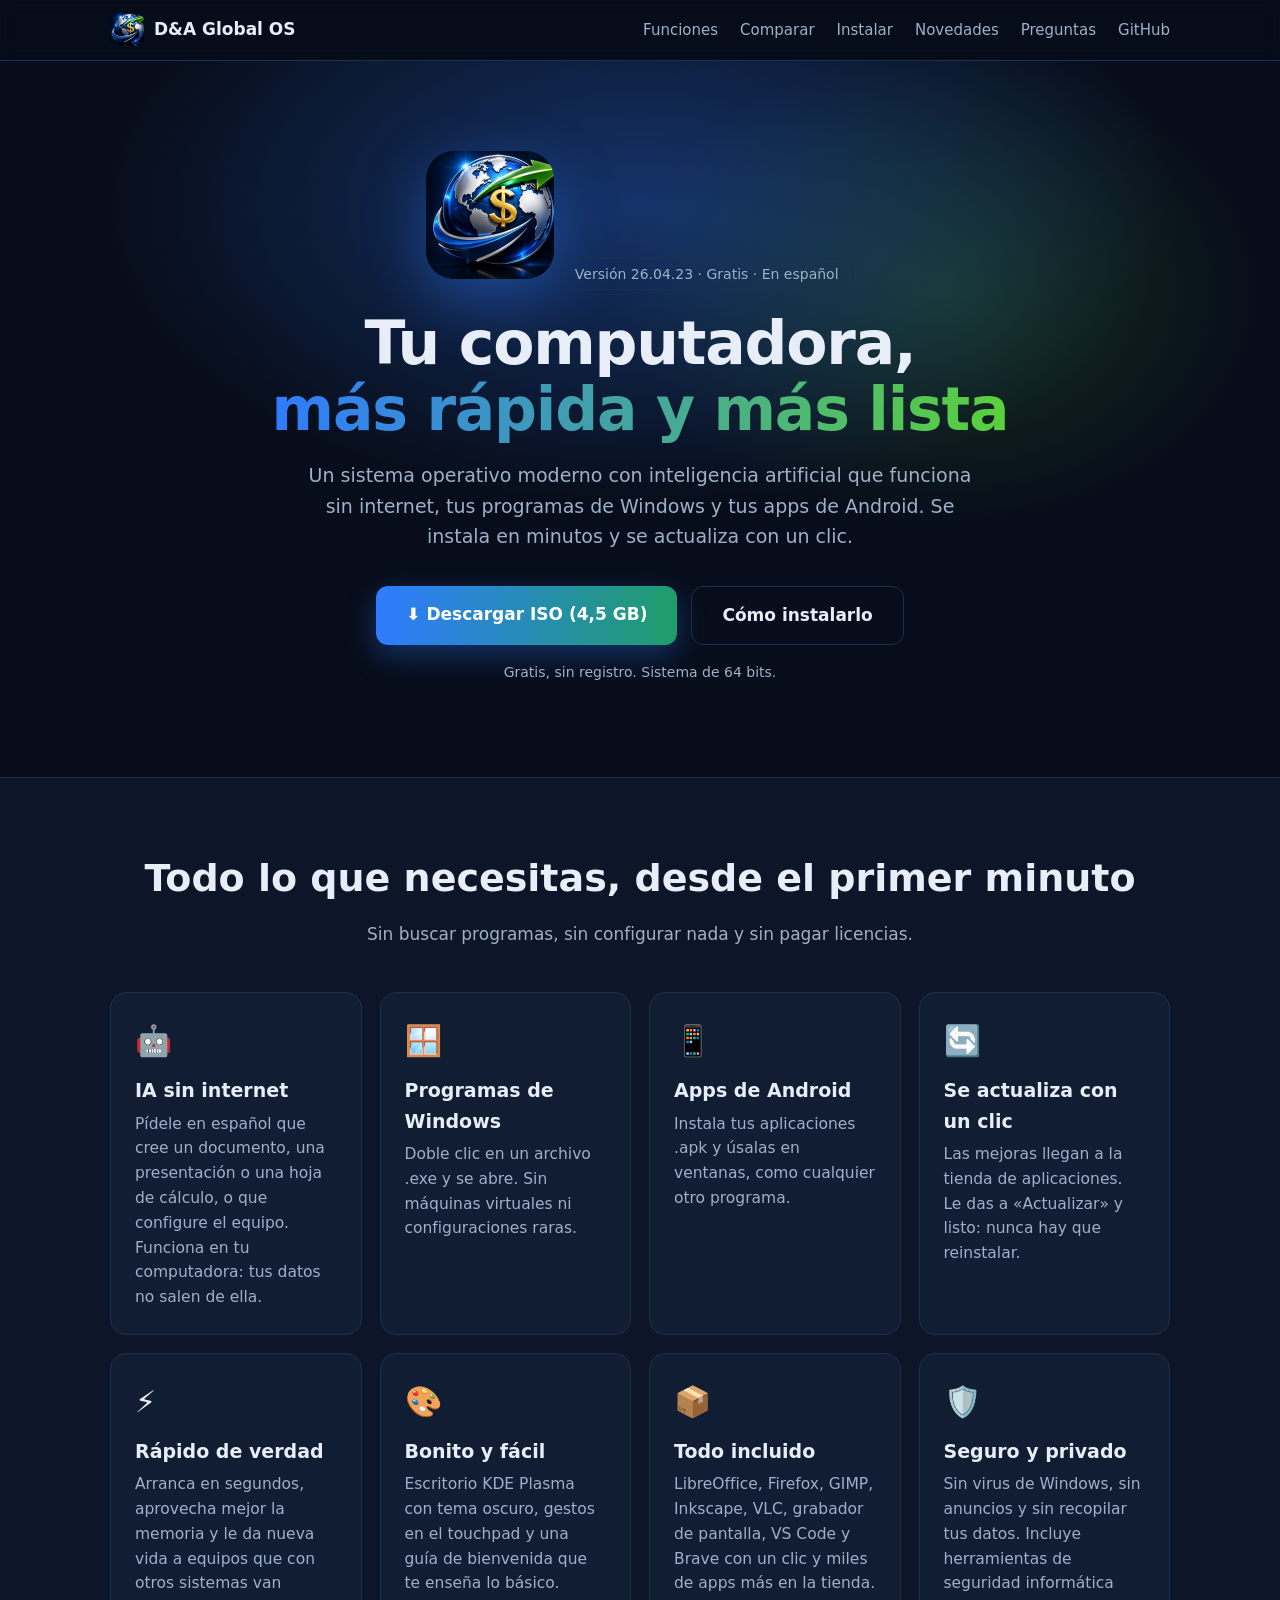
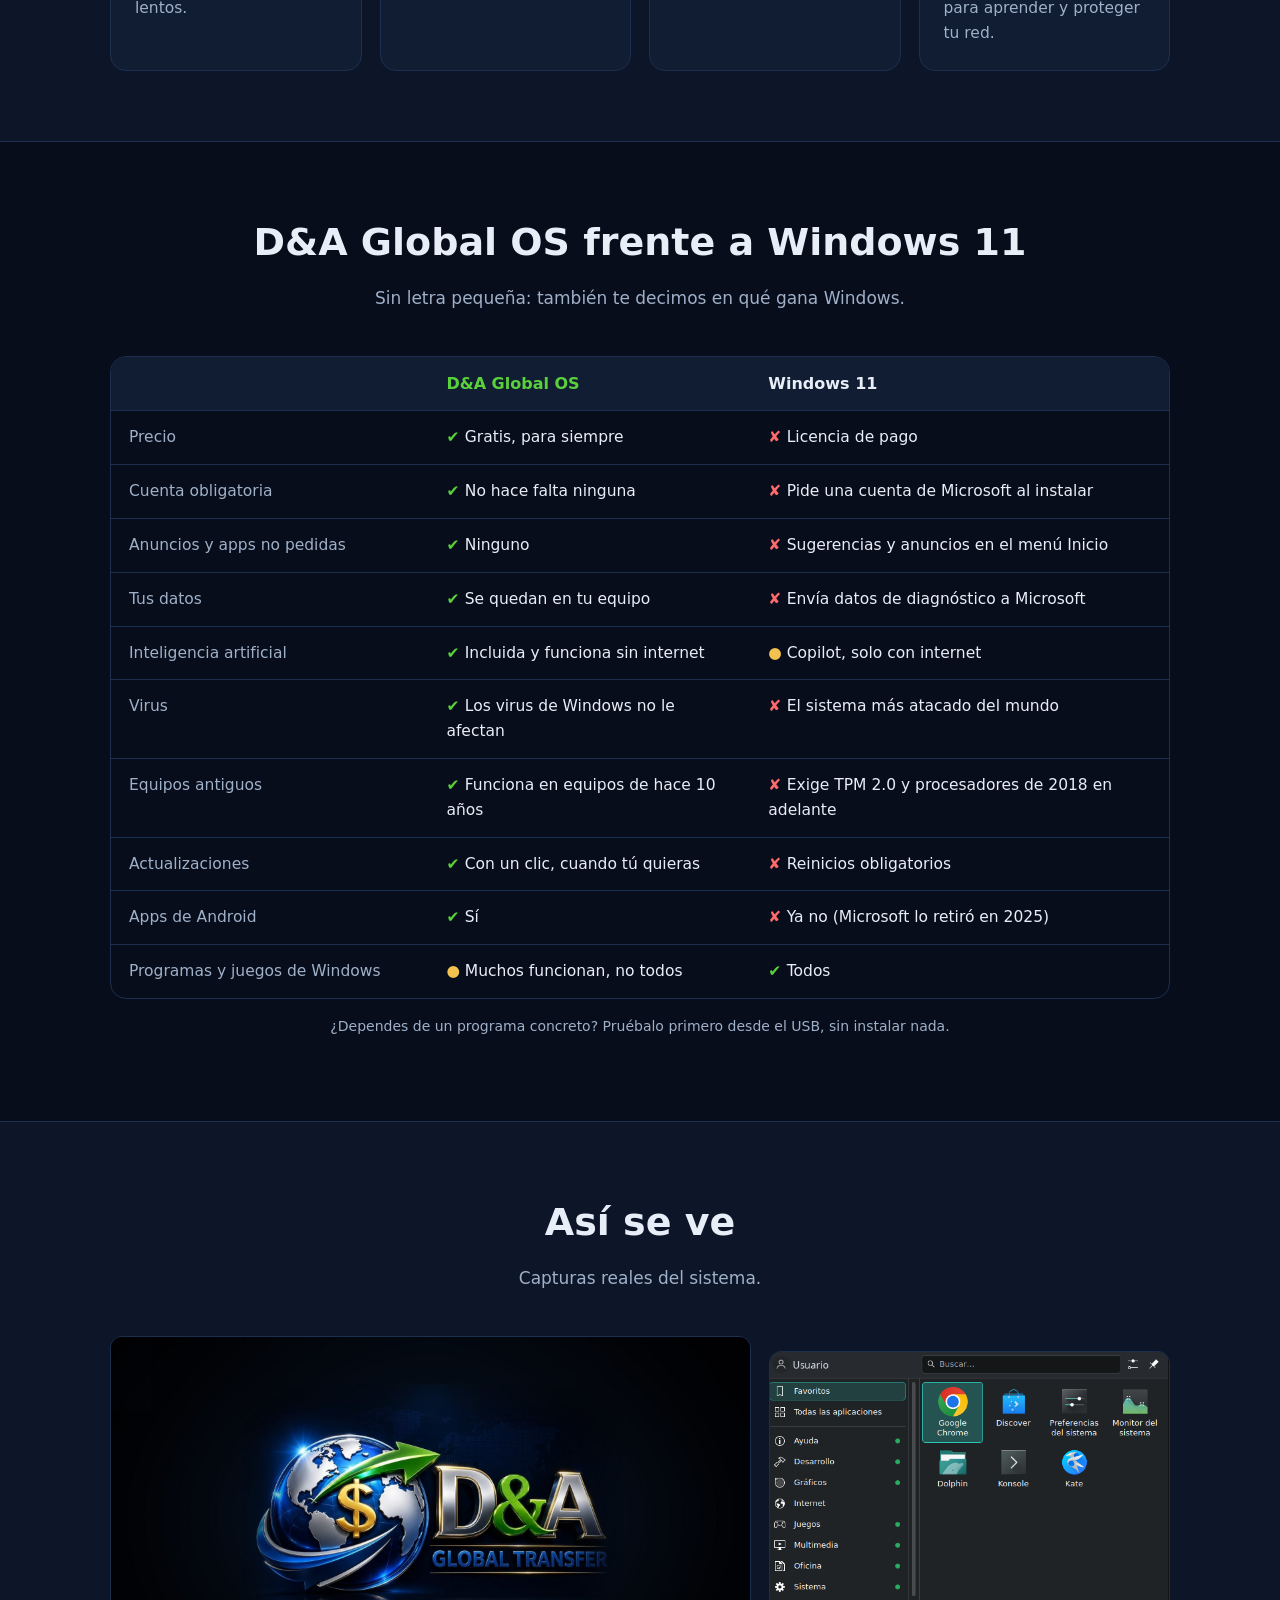
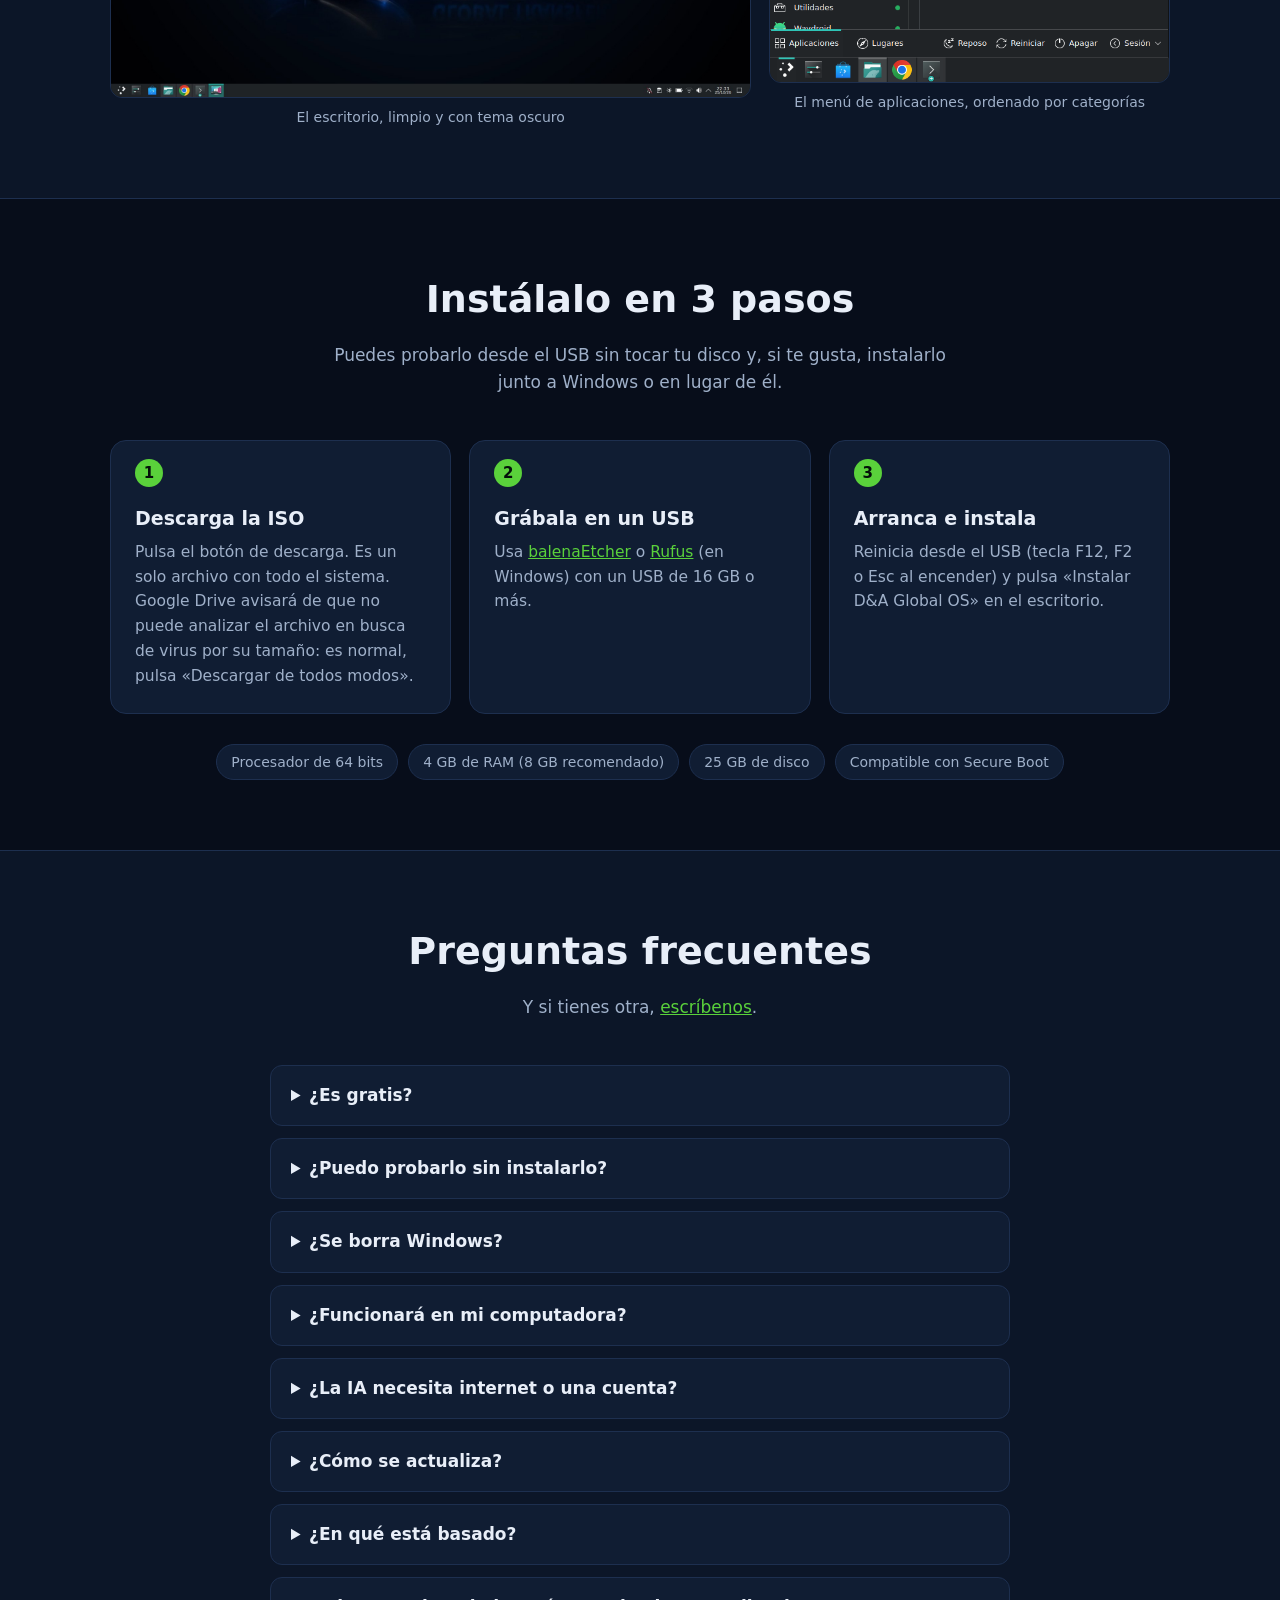
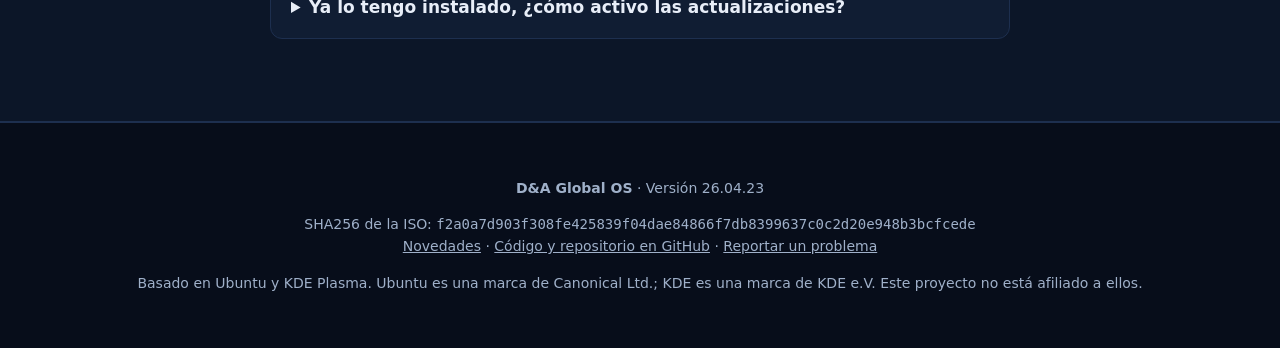
==== commit ea11a318: "D&A Global OS 26.04.23" ====
--- a/index.html
+++ b/index.html
@@ -133,7 +133,7 @@
 <footer>
 	<div class="ancho">
 		<p><strong>D&amp;A Global OS</strong> · Versión 26.04.23</p>
-		<p>SHA256 de la ISO: <code>d33b558c709fd910cc51595bcd64cb514e3619847f7d0c3339808cbc1ed62193</code><br><a href="novedades.html">Novedades</a> · <a href="https://github.com/DavidAPF/D-A-Global-OS">Código y repositorio en GitHub</a> · <a href="https://github.com/DavidAPF/D-A-Global-OS/issues">Reportar un problema</a></p>
+		<p>SHA256 de la ISO: <code>f2a0a7d903f308fe425839f04dae84866f7db8399637c0c2d20e948b3bcfcede</code><br><a href="novedades.html">Novedades</a> · <a href="https://github.com/DavidAPF/D-A-Global-OS">Código y repositorio en GitHub</a> · <a href="https://github.com/DavidAPF/D-A-Global-OS/issues">Reportar un problema</a></p>
 		<p>Basado en Ubuntu y KDE Plasma. Ubuntu es una marca de Canonical Ltd.; KDE es una marca de KDE e.V. Este proyecto no está afiliado a ellos.</p>
 	</div>
 </footer>
